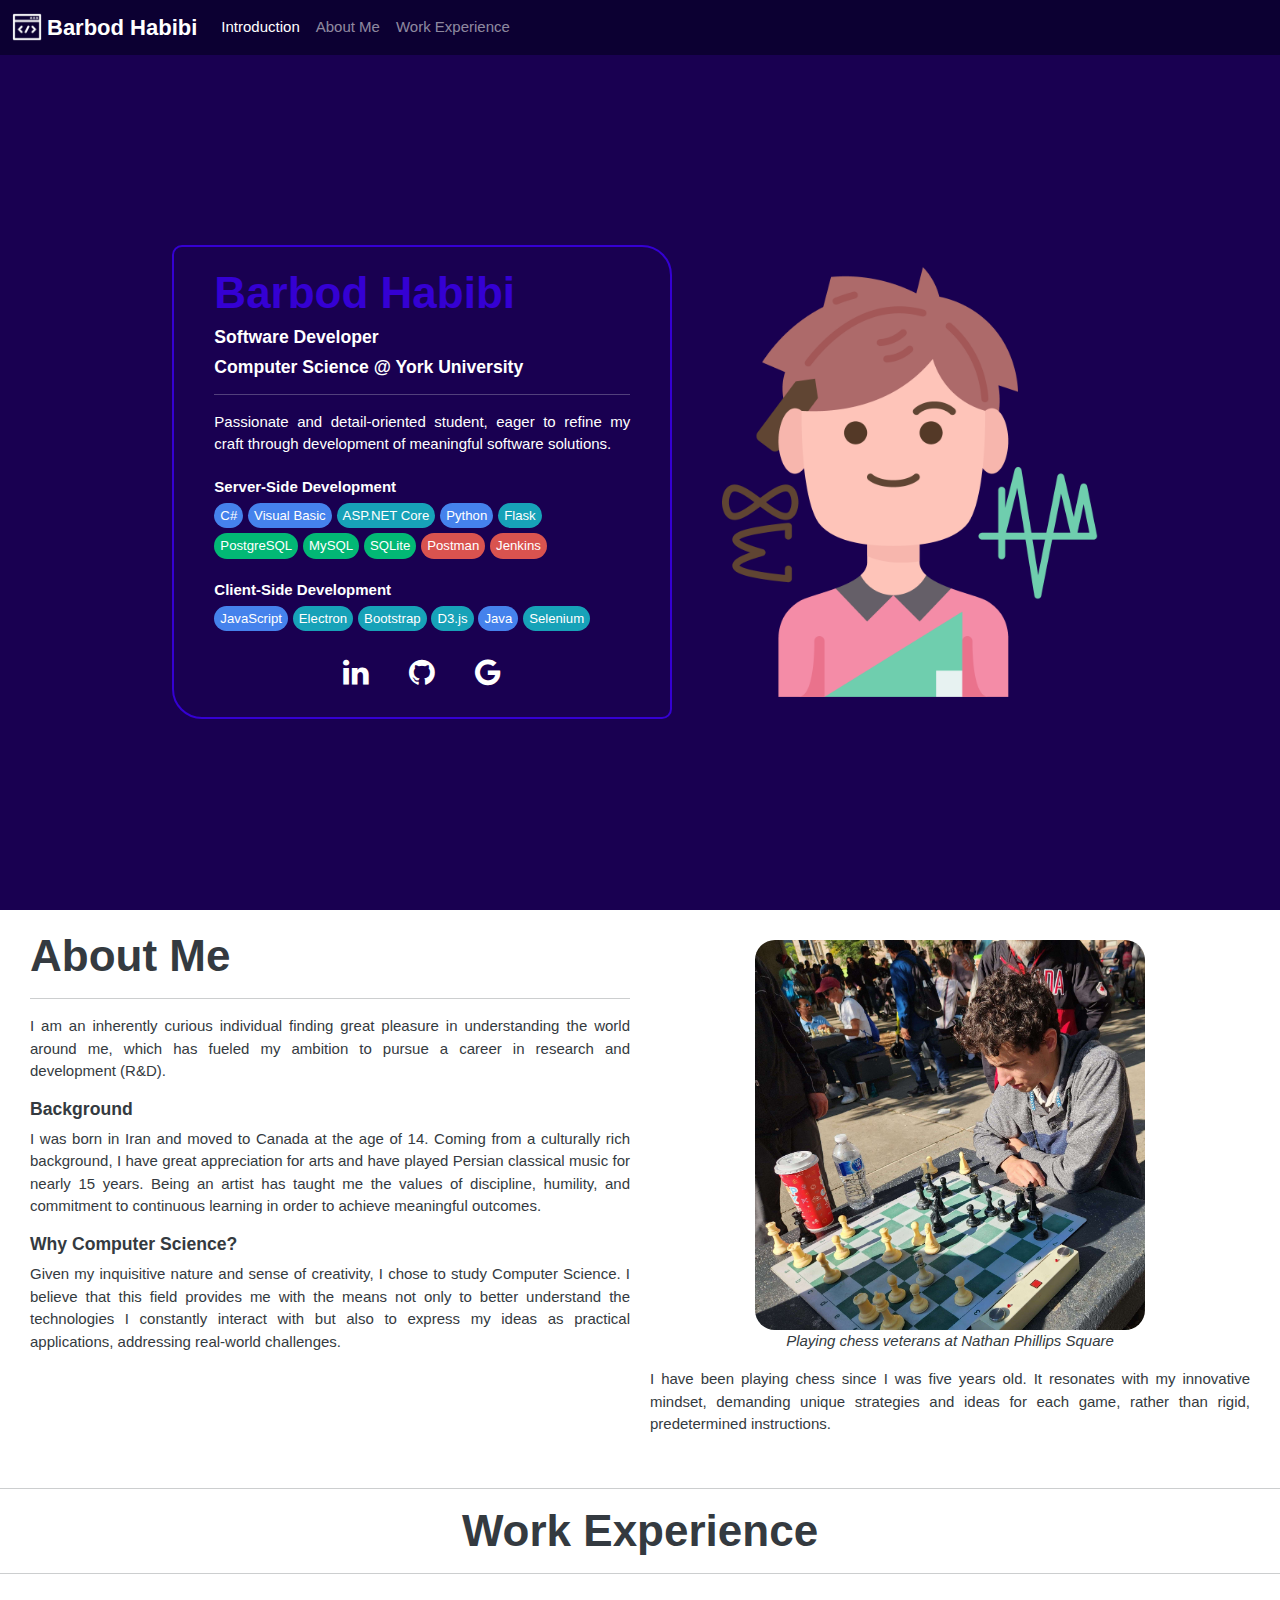
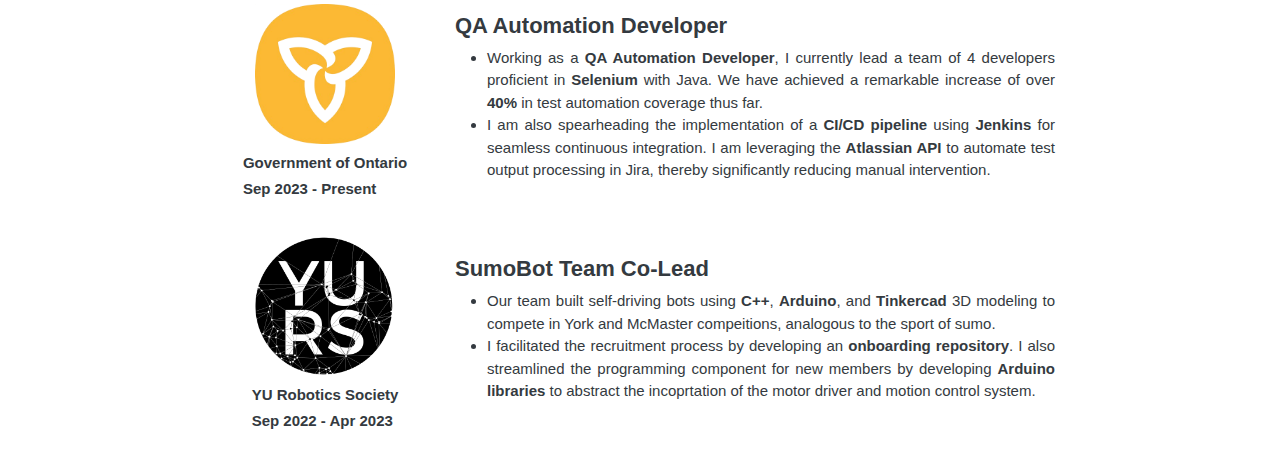
==== index.html @ 412798d6 "Organized & separated CSS styles into multiple sheets" ====
<!DOCTYPE html>
<html lang="en">
<head>
  <!-- Metadata -->
  <meta charset="UTF-8">
  <meta name="viewport" content="width=device-width, initial-scale=1.0">
  <title>Personal Portfolio</title>

  <!-- CSS resources -->
  <link rel="stylesheet" href="/css/bootstrap.min.css">
  <link rel="stylesheet" href="https://cdnjs.cloudflare.com/ajax/libs/font-awesome/4.7.0/css/font-awesome.min.css">
  <link rel="stylesheet" href="/css/styles.css">
  <link rel="stylesheet" href="/css/intro.css">
  <link rel="stylesheet" href="/css/about.css">
  <link rel="stylesheet" href="/css/experience.css">

  <!-- JavaScript resources -->
  <script defer src="/js/script.js"></script>
  <script defer src="/js/components.js"></script>
</head>
<body>
  <nav class="navbar navbar-expand-lg bg-primary" data-bs-theme="dark" id="custom-navbar">
    <div class="container-fluid">
      <div class="navbar-container-logo">
        <img src="/res/navbar.png" style="height: 30px;">
        <strong><a class="navbar-brand" href="#">Barbod Habibi</a></strong>
      </div>
      <button class="navbar-toggler" type="button" data-bs-toggle="collapse" data-bs-target="#navbarColor01" aria-controls="navbarColor01" aria-expanded="false" aria-label="Toggle navigation">
        <span class="navbar-toggler-icon"></span>
      </button>
      <div class="collapse navbar-collapse" id="navbarColor01">
        <ul class="navbar-nav me-auto">
          <li class="nav-item">
            <a class="nav-link active" href="#section-intro">Introduction</a>
          </li>
          <li class="nav-item">
            <a class="nav-link" href="#section-about">About Me</a>
          </li>
          <li class="nav-item">
            <a class="nav-link" href="#section-experience">Work Experience</a>
          </li>
        </ul>
      </div>
    </div>
  </nav>

  <div class="intro-container" id="section-intro">
    <div class="intro-container-col">
      <h1>Barbod Habibi</h1>
      <h6>Software Developer</h6>
      <h6>Computer Science @ York University</h6>
      <hr>
      <p>
        Passionate and detail-oriented student, eager to refine my craft through development of meaningful software solutions.
        <div class="container-skills">
          <p><strong>Server-Side Development</strong></p>
          <span class="badge rounded-pill bg-primary">C#</span>
          <span class="badge rounded-pill bg-primary">Visual Basic</span>
          <span class="badge rounded-pill bg-info">ASP.NET Core</span>
          <span class="badge rounded-pill bg-primary">Python</span>
          <span class="badge rounded-pill bg-info">Flask</span>
          <br>
          <span class="badge rounded-pill bg-success">PostgreSQL</span>
          <span class="badge rounded-pill bg-success">MySQL</span>
          <span class="badge rounded-pill bg-success">SQLite</span>
          <span class="badge rounded-pill bg-danger">Postman</span>
          <span class="badge rounded-pill bg-danger">Jenkins</span>
        </div>
        <div class="container-skills">
          <p><strong>Client-Side Development</strong></p>
          <span class="badge rounded-pill bg-primary">JavaScript</span>
          <span class="badge rounded-pill bg-info">Electron</span>
          <span class="badge rounded-pill bg-info">Bootstrap</span>
          <span class="badge rounded-pill bg-info">D3.js</span>
          <span class="badge rounded-pill bg-primary">Java</span>
          <span class="badge rounded-pill bg-info">Selenium</span>
        </div>
      </p>

      <div class="container-links">
        <a href="https://www.linkedin.com/in/barbodhabibi/" class="fa fa-linkedin"></a>
        <a href="https://github.com/BarbodH" class="fa fa-github"></a>
        <a href="mailto:habibi.k.barbod@gmail.com" class="fa fa-google"></a>
      </div>
    </div>
    <div class="intro-container-col-image">
      <img src="/res/intro.png">
    </div>
  </div>

  <div class="container-f2" id="section-about">
    <div class="container-f2-col">
      <h1>About Me</h1>
      <hr>

      <p>
        I am an inherently curious individual finding great pleasure in understanding the world around me, which has fueled my ambition to pursue a career in research and development (R&D).
      </p>

      <h6>Background</h6>
      <p>
        I was born in Iran and moved to Canada at the age of 14. Coming from a culturally rich background, I have great appreciation for arts and have played Persian classical music for nearly 15 years. Being an artist has taught me the values of discipline, humility, and commitment to continuous learning in order to achieve meaningful outcomes.
      </p>

      <h6>Why Computer Science?</h6>
      <p>
        Given my inquisitive nature and sense of creativity, I chose to study Computer Science. I believe that this field provides me with the means not only to better understand the technologies I constantly interact with but also to express my ideas as practical applications, addressing real-world challenges.
      </p>
    </div>
    <div class="container-f2-col">
      <div class="container-about-image">
        <img src="/res/chess.jpeg">
        <p>
          <em>Playing chess veterans at Nathan Phillips Square</em>
        </p>
      </div>
      
      <p>
        I have been playing chess since I was five years old. It resonates with my innovative mindset, demanding unique strategies and ideas for each game, rather than rigid, predetermined instructions.
      </p>
    </div>
  </div>

  <div id="section-experience">
    <hr>
    <h1 style="text-align: center;">Work Experience</h1>
    <hr>
      <div class="container-experience">
        <div class="container-experience-col-logo">
          <img src="/res/mccss.png">
          <div>
            <h6>Government of Ontario</h6>
            <h6>Sep 2023 - Present</h6>
          </div>
        </div>
        <div>
          <h5>QA Automation Developer</h5>
          <ul>
            <li>
              Working as a <strong>QA Automation Developer</strong>, I currently lead a team of 4 developers proficient in <strong>Selenium</strong> with Java. We have achieved a remarkable increase of over <strong>40%</strong> in test automation coverage thus far.
            </li>
            <li>
              I am also spearheading the implementation of a <strong>CI/CD pipeline</strong> using <strong>Jenkins</strong> for seamless continuous integration. I am leveraging the <strong>Atlassian API</strong> to automate test output processing in Jira, thereby significantly reducing manual intervention.
            </li>
          </ul>
        </div>
      </div>

      <div class="container-experience">
        <div class="container-experience-col-logo">
          <img src="/res/yurs.png">
          <div>
            <h6>YU Robotics Society</h6>
            <h6>Sep 2022 - Apr 2023</h6>
          </div>
        </div>
        <div>
          <h5>SumoBot Team Co-Lead</h5>
          <ul>
            <li>
              Our team built self-driving bots using <strong>C++</strong>, <strong>Arduino</strong>, and <strong>Tinkercad</strong> 3D modeling to compete in York and McMaster compeitions, analogous to the sport of sumo.
            </li>
            <li>
              I facilitated the recruitment process by developing an <strong>onboarding repository</strong>. I also streamlined the programming component for new members by developing <strong>Arduino libraries</strong> to abstract the incoprtation of the motor driver and motion control system.
            </li>
          </ul>
        </div>
      </div>
    </div>
  </div>
</body>
</html>
---- css/styles.css ----
:root {
  --color-main-1: #0C0032;
  --color-main-2: #190051;
  --color-main-3: #705ab3;
  --color-main-4: #3500D3;
  --color-main-5: #7b3b3b;
  --default-padding: 20px;
  --default-flex-gap: 20px;
}

p,
li {
  font-family: Lucida Sans, Helvetica, Arial, sans-serif;
  font-size: 15px;
  text-align: justify;
}

.navbar {
  background-color: var(--color-main-1) !important;
}

.navbar-container-logo {
  display: flex;
  gap: 5px;
  align-items: center;
  justify-content: center;
}

.container-f1 {
  display: flex;
  flex-direction: column;
  justify-content: center;
  height: fit-content;
  /* gap: var(--default-flex-gap); */
  padding: var(--default-padding);
}

.container-f2 {
  display: flex;
  justify-content: center;
  height: fit-content;
  gap: var(--default-flex-gap);
  padding: var(--default-padding);
}

.container-f2-col {
  width: 600px;
}

.container-skills {
  margin-top: 20px;
}

.container-skills p {
  margin-bottom: 0px;
}

.container-skills span {
  padding: 6px;
  margin-top: 5px;
}

.container-links {
  display: flex;
  align-items: center;
  justify-content: center;
  padding: 10px;
  gap: 40px;
}

.fa {
  color: white;
  font-size: 30px !important;
  text-align: center;
  text-decoration: none;
}
---- css/intro.css ----
.intro-container {
  display: flex;
  align-items: center;
  justify-content: center;
  background-color: var(--color-main-2);
  height: 95vh;
}

.intro-container-col {
  width: 500px;
  padding: 20px 40px 20px 40px;
  margin: 20px;
  color: white;
  border: 2px solid var(--color-main-4);
  border-radius: 10px 30px;
}

.intro-container-col h1 {
  color: var(--color-main-4);
}

.intro-container-col-image {
  height: 450px;
  padding: 10px;
  margin: 20px;
  display: flex;
  justify-content: center;
}

.intro-container img {
  height: 100%;
}
---- css/about.css ----
.container-about-image,
.container-about-image p {
  text-align: center;
}

.container-about-image img {
  text-align: cetner;
  width: 65%;
  border-radius: 20px;
  margin-top: 10px;
}
---- css/experience.css ----
.container-experience {
  display: grid;
  grid-template-columns: 200px 600px;
  justify-content: center;
  align-items: center;
  gap: 30px;
  margin-top: 30px;
  margin-bottom: 30px;
}

.container-experience-col-logo {
  display: flex;
  flex-direction: column;
  justify-content: center;
  align-items: center;
  width: 200px;
  gap: 10px;
}

.container-experience-col-logo h6 {
  font-size: 15px;
}

.container-experience-col-logo img {
  width: 70%;
}
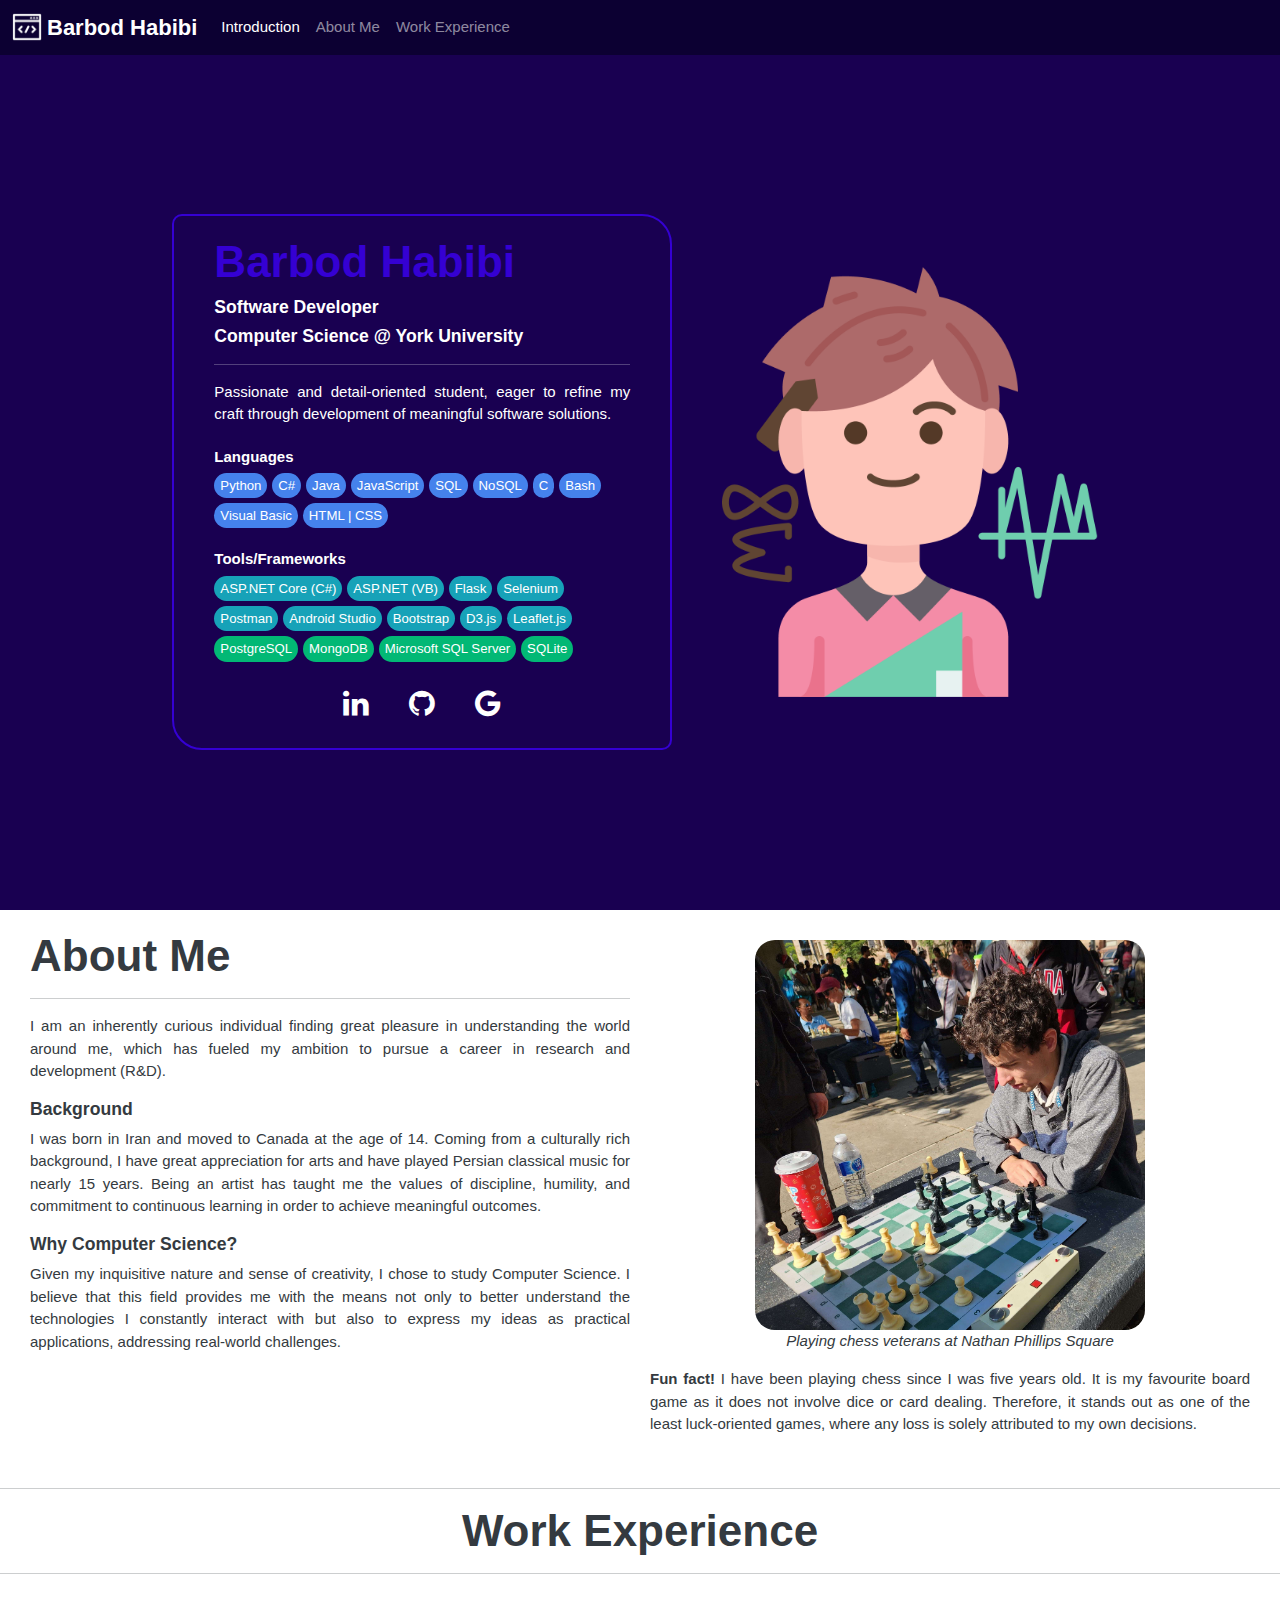
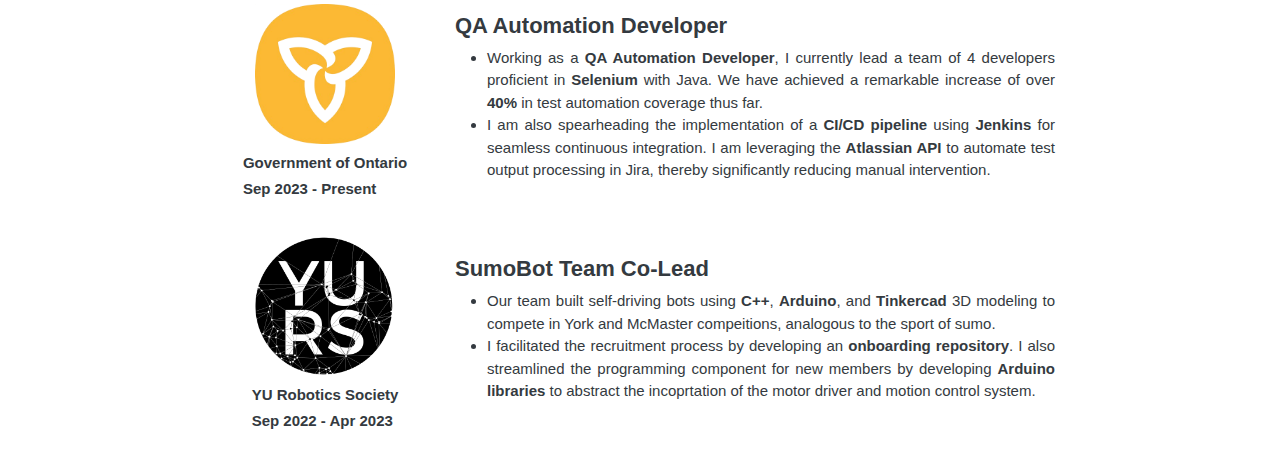
==== commit 6558eb84: "Restructured skills and updated 'about me' section" ====
--- a/index.html
+++ b/index.html
@@ -53,27 +53,34 @@
       <p>
         Passionate and detail-oriented student, eager to refine my craft through development of meaningful software solutions.
         <div class="container-skills">
-          <p><strong>Server-Side Development</strong></p>
+          <p><strong>Languages</strong></p>
+          <span class="badge rounded-pill bg-primary">Python</span>
           <span class="badge rounded-pill bg-primary">C#</span>
+          <span class="badge rounded-pill bg-primary">Java</span>
+          <span class="badge rounded-pill bg-primary">JavaScript</span>
+          <span class="badge rounded-pill bg-primary">SQL</span>
+          <span class="badge rounded-pill bg-primary">NoSQL</span>
+          <span class="badge rounded-pill bg-primary">C</span>
+          <span class="badge rounded-pill bg-primary">Bash</span>
           <span class="badge rounded-pill bg-primary">Visual Basic</span>
-          <span class="badge rounded-pill bg-info">ASP.NET Core</span>
-          <span class="badge rounded-pill bg-primary">Python</span>
+          <span class="badge rounded-pill bg-primary">HTML | CSS</span>
+        </div>
+        <div class="container-skills">
+          <p><strong>Tools/Frameworks</strong></p>
+          <span class="badge rounded-pill bg-info">ASP.NET Core (C#)</span>
+          <span class="badge rounded-pill bg-info">ASP.NET (VB)</span>
           <span class="badge rounded-pill bg-info">Flask</span>
+          <span class="badge rounded-pill bg-info">Selenium</span>
+          <span class="badge rounded-pill bg-info">Postman</span>
+          <span class="badge rounded-pill bg-info">Android Studio</span>
+          <span class="badge rounded-pill bg-info">Bootstrap</span>
+          <span class="badge rounded-pill bg-info">D3.js</span>
+          <span class="badge rounded-pill bg-info">Leaflet.js</span>
           <br>
           <span class="badge rounded-pill bg-success">PostgreSQL</span>
-          <span class="badge rounded-pill bg-success">MySQL</span>
+          <span class="badge rounded-pill bg-success">MongoDB</span>
+          <span class="badge rounded-pill bg-success">Microsoft SQL Server</span>
           <span class="badge rounded-pill bg-success">SQLite</span>
-          <span class="badge rounded-pill bg-danger">Postman</span>
-          <span class="badge rounded-pill bg-danger">Jenkins</span>
-        </div>
-        <div class="container-skills">
-          <p><strong>Client-Side Development</strong></p>
-          <span class="badge rounded-pill bg-primary">JavaScript</span>
-          <span class="badge rounded-pill bg-info">Electron</span>
-          <span class="badge rounded-pill bg-info">Bootstrap</span>
-          <span class="badge rounded-pill bg-info">D3.js</span>
-          <span class="badge rounded-pill bg-primary">Java</span>
-          <span class="badge rounded-pill bg-info">Selenium</span>
         </div>
       </p>
 
@@ -116,7 +123,7 @@
       </div>
       
       <p>
-        I have been playing chess since I was five years old. It resonates with my innovative mindset, demanding unique strategies and ideas for each game, rather than rigid, predetermined instructions.
+        <strong>Fun fact!</strong> I have been playing chess since I was five years old. It is my favourite board game as it does not involve dice or card dealing. Therefore, it stands out as one of the least luck-oriented games, where any loss is solely attributed to my own decisions.
       </p>
     </div>
   </div>
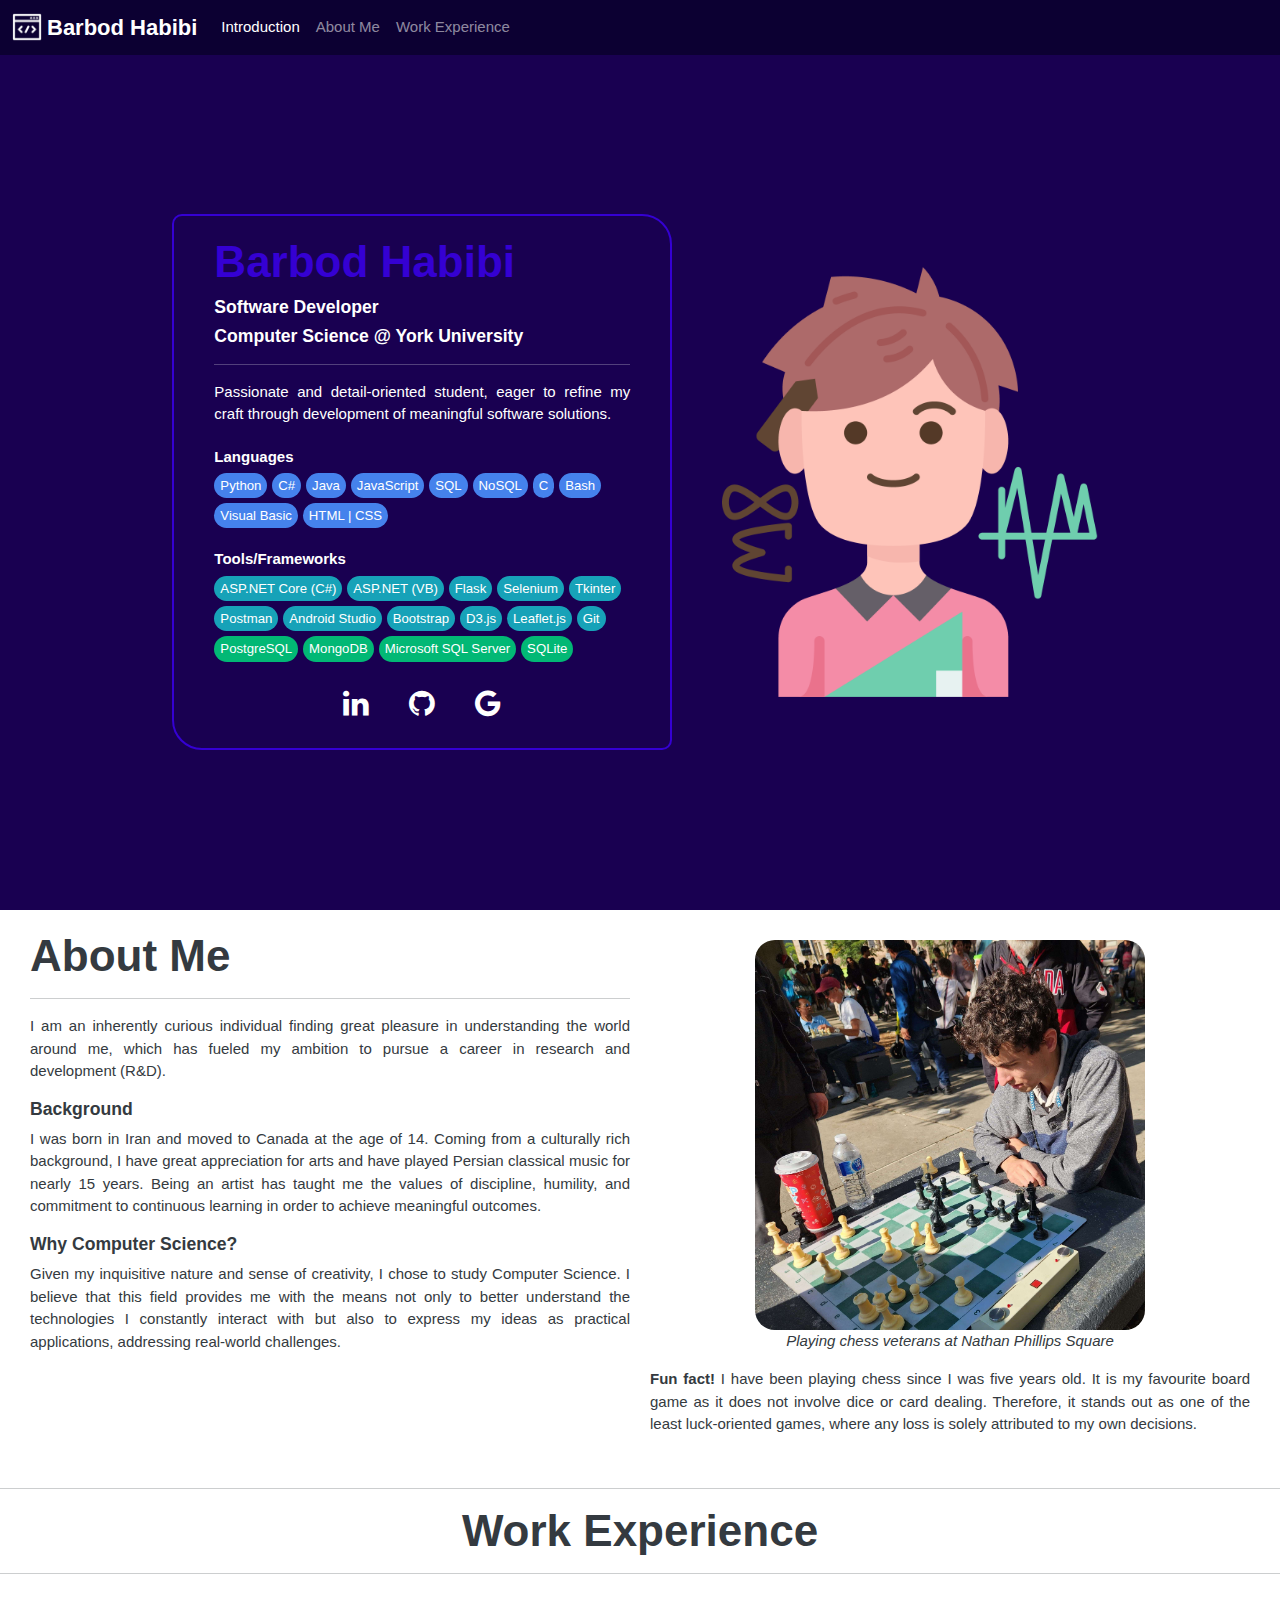
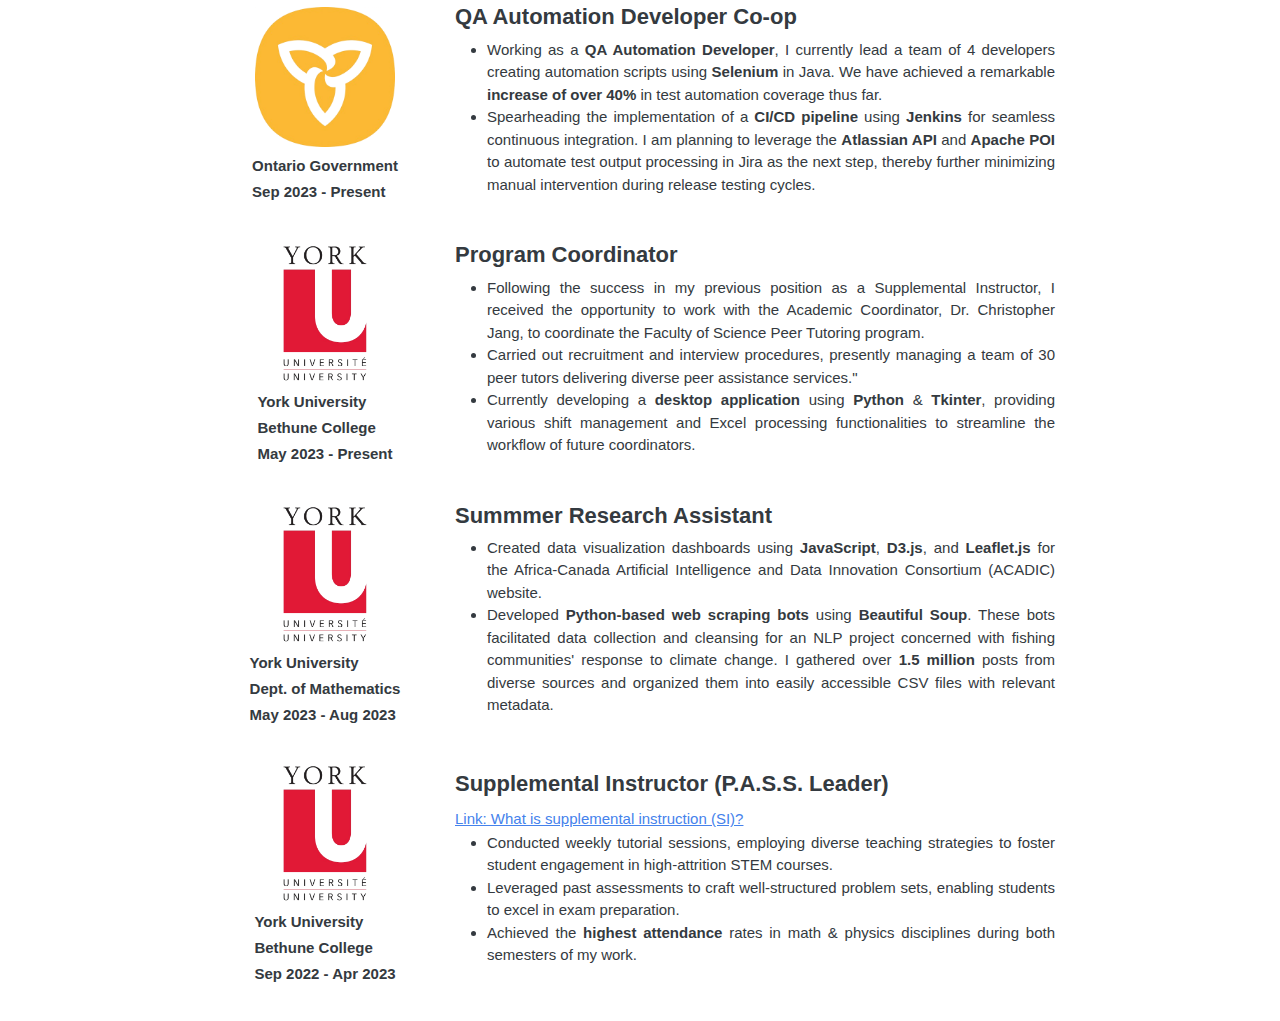
==== commit 7301e9f8: "Updated the work experience section" ====
--- a/index.html
+++ b/index.html
@@ -71,12 +71,13 @@
           <span class="badge rounded-pill bg-info">ASP.NET (VB)</span>
           <span class="badge rounded-pill bg-info">Flask</span>
           <span class="badge rounded-pill bg-info">Selenium</span>
+          <span class="badge rounded-pill bg-info">Tkinter</span>
           <span class="badge rounded-pill bg-info">Postman</span>
           <span class="badge rounded-pill bg-info">Android Studio</span>
           <span class="badge rounded-pill bg-info">Bootstrap</span>
           <span class="badge rounded-pill bg-info">D3.js</span>
           <span class="badge rounded-pill bg-info">Leaflet.js</span>
-          <br>
+          <span class="badge rounded-pill bg-info">Git</span>
           <span class="badge rounded-pill bg-success">PostgreSQL</span>
           <span class="badge rounded-pill bg-success">MongoDB</span>
           <span class="badge rounded-pill bg-success">Microsoft SQL Server</span>
@@ -136,24 +137,97 @@
         <div class="container-experience-col-logo">
           <img src="/res/mccss.png">
           <div>
-            <h6>Government of Ontario</h6>
+            <h6>Ontario Government</h6>
             <h6>Sep 2023 - Present</h6>
           </div>
         </div>
         <div>
-          <h5>QA Automation Developer</h5>
-          <ul>
-            <li>
-              Working as a <strong>QA Automation Developer</strong>, I currently lead a team of 4 developers proficient in <strong>Selenium</strong> with Java. We have achieved a remarkable increase of over <strong>40%</strong> in test automation coverage thus far.
-            </li>
-            <li>
-              I am also spearheading the implementation of a <strong>CI/CD pipeline</strong> using <strong>Jenkins</strong> for seamless continuous integration. I am leveraging the <strong>Atlassian API</strong> to automate test output processing in Jira, thereby significantly reducing manual intervention.
-            </li>
-          </ul>
-        </div>
-      </div>
-
-      <div class="container-experience">
+          <h5>QA Automation Developer Co-op</h5>
+          <ul>
+            <li>
+              Working as a <strong>QA Automation Developer</strong>, I currently lead a team of 4 developers creating automation scripts using <strong>Selenium</strong> in Java. We have achieved a remarkable <strong>increase of over 40%</strong> in test automation coverage thus far.
+            </li>
+            <li>
+              Spearheading the implementation of a <strong>CI/CD pipeline</strong> using <strong>Jenkins</strong> for seamless continuous integration. I am planning to leverage the <strong>Atlassian API</strong> and <strong>Apache POI</strong> to automate test output processing in Jira as the next step, thereby further minimizing manual intervention during release testing cycles.
+            </li>
+          </ul>
+        </div>
+      </div>
+
+      <div class="container-experience">
+        <div class="container-experience-col-logo">
+          <img src="/res/yorku.png">
+          <div>
+            <h6>York University</h6>
+            <h6>Bethune College</h6>
+            <h6>May 2023 - Present</h6>
+          </div>
+        </div>
+        <div>
+          <h5>Program Coordinator</h5>
+          <ul>
+            <li>
+              Following the success in my previous position as a Supplemental Instructor, I received the opportunity to work with the Academic Coordinator, Dr. Christopher Jang, to coordinate the Faculty of Science Peer Tutoring program.
+            </li>
+            <li>
+              Carried out recruitment and interview procedures, presently managing a team of 30 peer tutors delivering diverse peer assistance services."
+            </li>
+            <li>
+              Currently developing a <strong>desktop application</strong> using <strong>Python</strong> & <strong>Tkinter</strong>, providing various shift management and Excel processing functionalities to streamline the workflow of future coordinators.
+            </li>
+          </ul>
+        </div>
+      </div>
+
+      <div class="container-experience">
+        <div class="container-experience-col-logo">
+          <img src="/res/yorku.png">
+          <div>
+            <h6>York University</h6>
+            <h6>Dept. of Mathematics</h6>
+            <h6>May 2023 - Aug 2023</h6>
+          </div>
+        </div>
+        <div>
+          <h5>Summmer Research Assistant</h5>
+          <ul>
+            <li>
+              Created data visualization dashboards using <strong>JavaScript</strong>, <strong>D3.js</strong>, and <strong>Leaflet.js</strong> for the Africa-Canada Artificial Intelligence and Data Innovation Consortium (ACADIC) website.
+            </li>
+            <li>
+              Developed <strong>Python-based web scraping bots</strong> using <strong>Beautiful Soup</strong>. These bots facilitated data collection and cleansing for an NLP project concerned with fishing communities' response to climate change. I gathered over <strong>1.5 million</strong> posts from diverse sources and organized them into easily accessible CSV files with relevant metadata.
+            </li>
+          </ul>
+        </div>
+      </div>
+      
+      <div class="container-experience">
+        <div class="container-experience-col-logo">
+          <img src="/res/yorku.png">
+          <div>
+            <h6>York University</h6>
+            <h6>Bethune College</h6>
+            <h6>Sep 2022 - Apr 2023</h6>
+          </div>
+        </div>
+        <div>
+          <h5>Supplemental Instructor (P.A.S.S. Leader)</h5>
+          <a href="https://en.wikipedia.org/wiki/Supplemental_instruction">Link: What is supplemental instruction (SI)?</a>
+          <ul>
+            <li>
+              Conducted weekly tutorial sessions, employing diverse teaching strategies to foster student engagement in high-attrition STEM courses.
+            </li>
+            <li>
+              Leveraged past assessments to craft well-structured problem sets, enabling students to excel in exam preparation.
+            </li>
+            <li>
+              Achieved the <strong>highest attendance</strong> rates in math & physics disciplines during both semesters of my work.
+            </li>
+          </ul>
+        </div>
+      </div>
+
+      <!-- <div class="container-experience">
         <div class="container-experience-col-logo">
           <img src="/res/yurs.png">
           <div>
@@ -172,7 +246,7 @@
             </li>
           </ul>
         </div>
-      </div>
+      </div> -->
     </div>
   </div>
 </body>
--- a/css/experience.css
+++ b/css/experience.css
@@ -24,3 +24,9 @@
 .container-experience-col-logo img {
   width: 70%;
 }
+
+#section-experience a {
+  font-family: Lucida Sans, Helvetica, Arial, sans-serif;
+  font-size: 15px;
+  text-align: justify;
+}
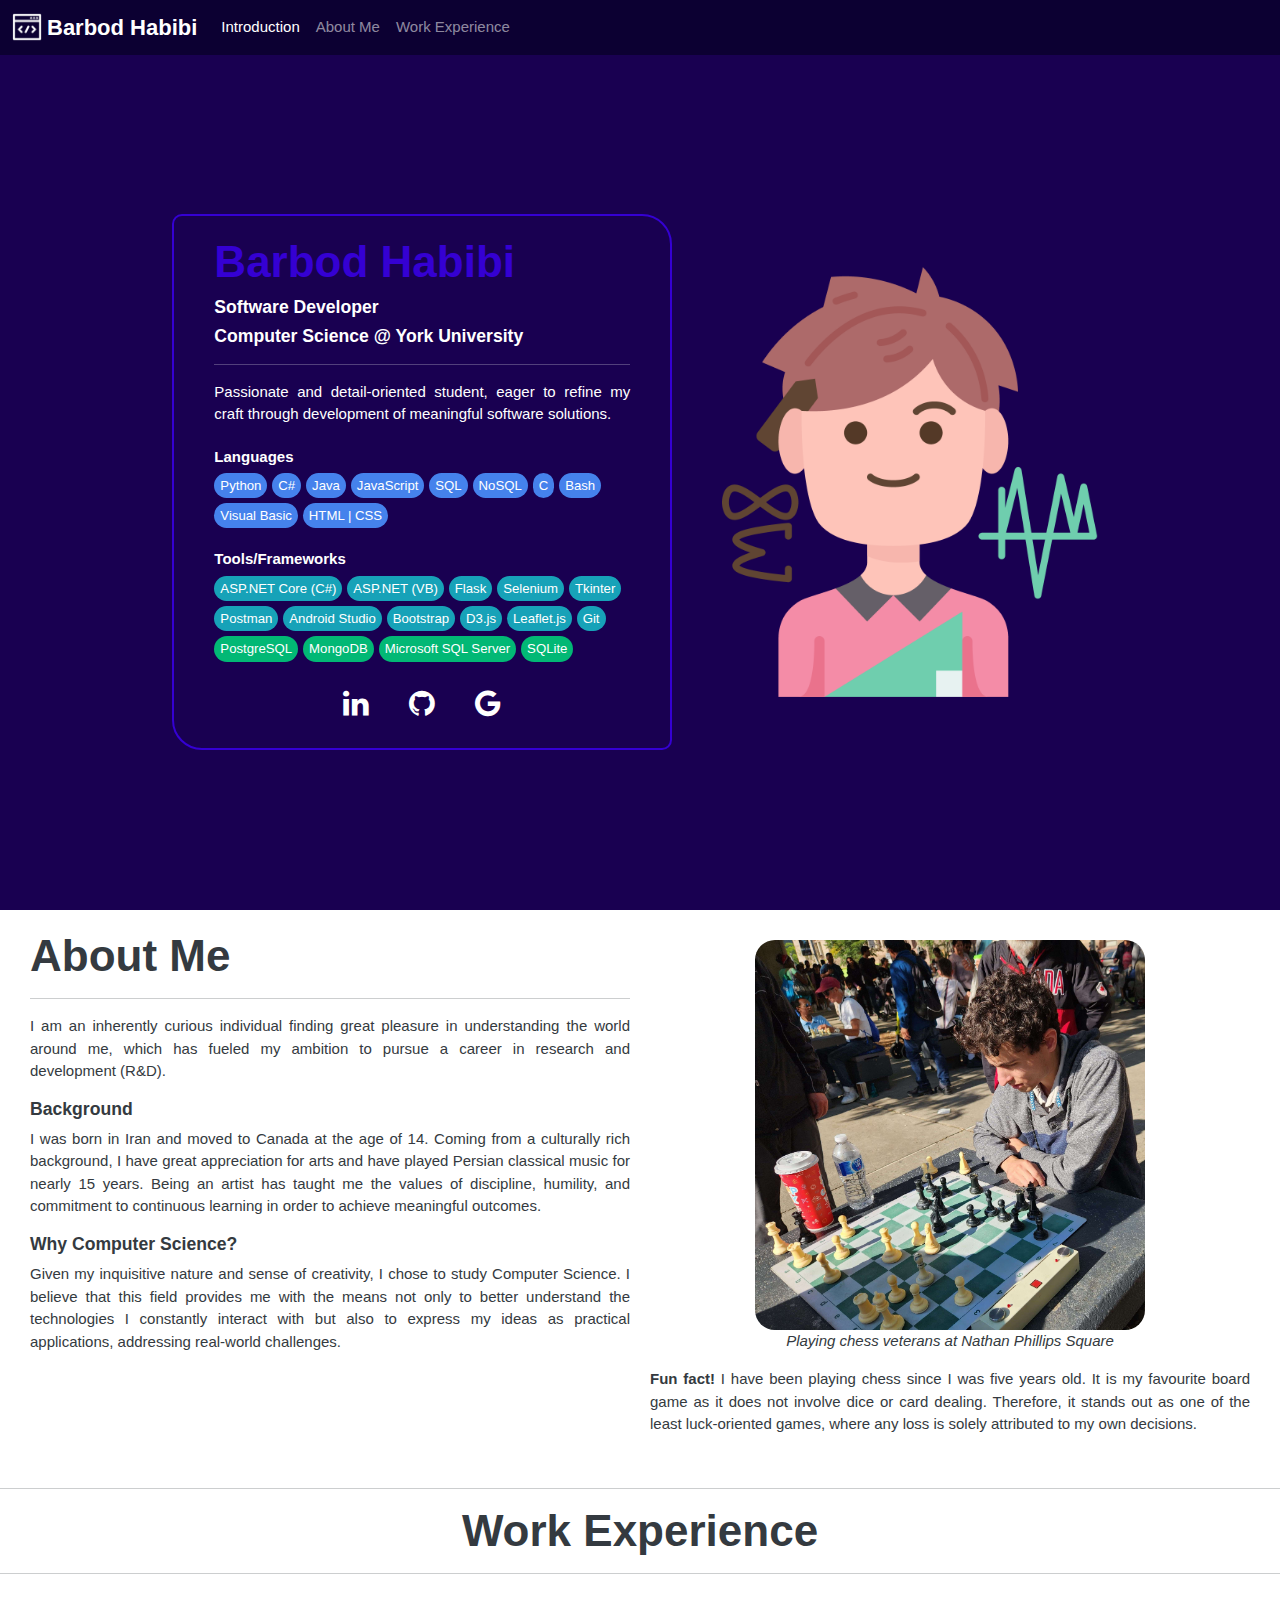
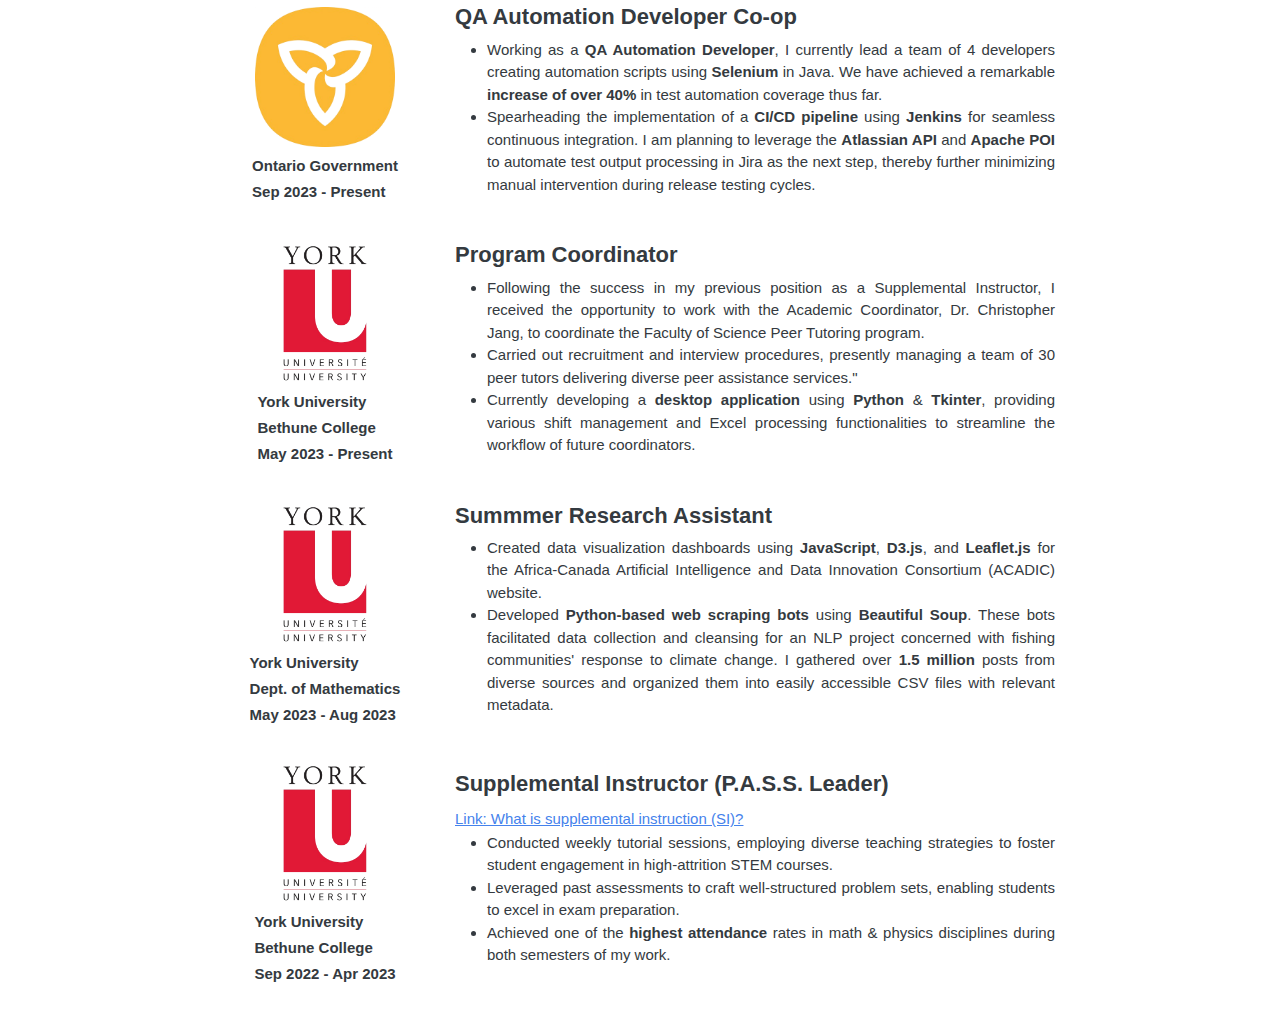
==== commit 515c6fdb: "Minor adjustment to experience item" ====
--- a/index.html
+++ b/index.html
@@ -221,7 +221,7 @@
               Leveraged past assessments to craft well-structured problem sets, enabling students to excel in exam preparation.
             </li>
             <li>
-              Achieved the <strong>highest attendance</strong> rates in math & physics disciplines during both semesters of my work.
+              Achieved one of the <strong>highest attendance</strong> rates in math & physics disciplines during both semesters of my work.
             </li>
           </ul>
         </div>
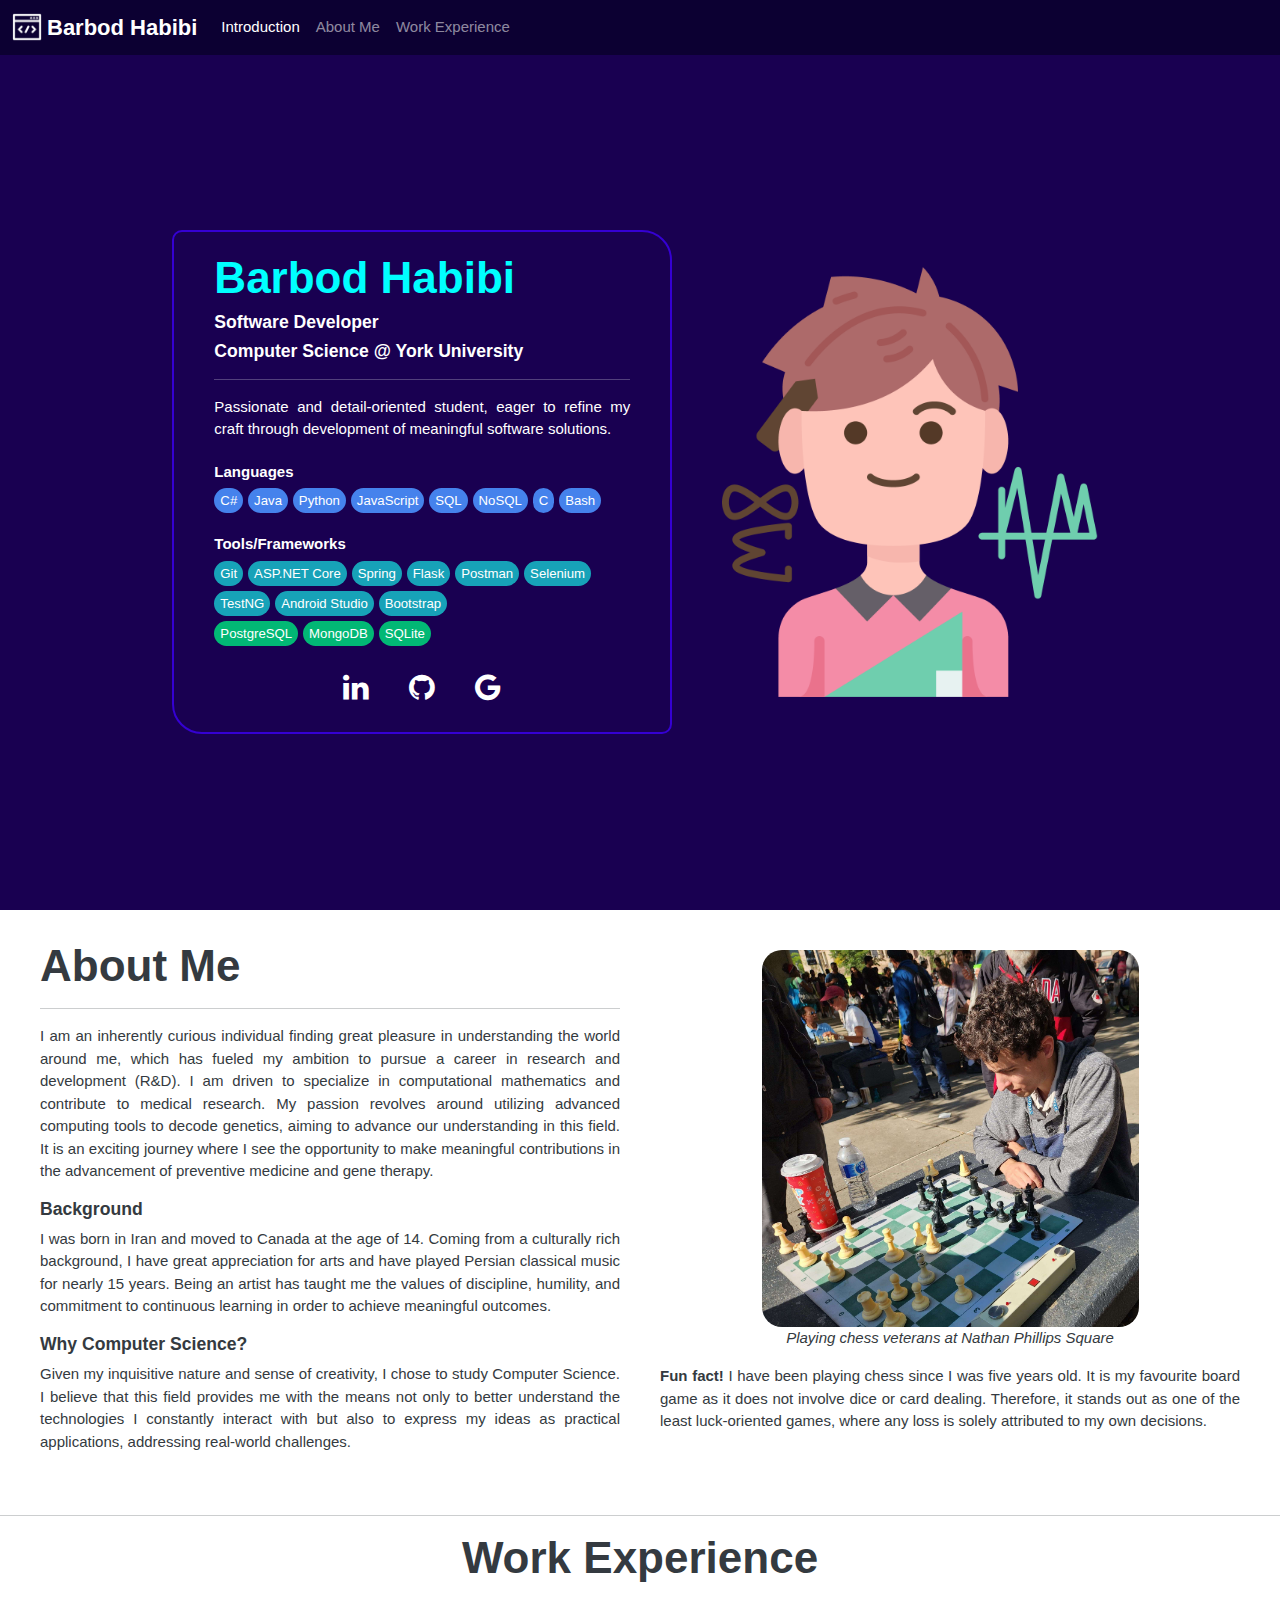
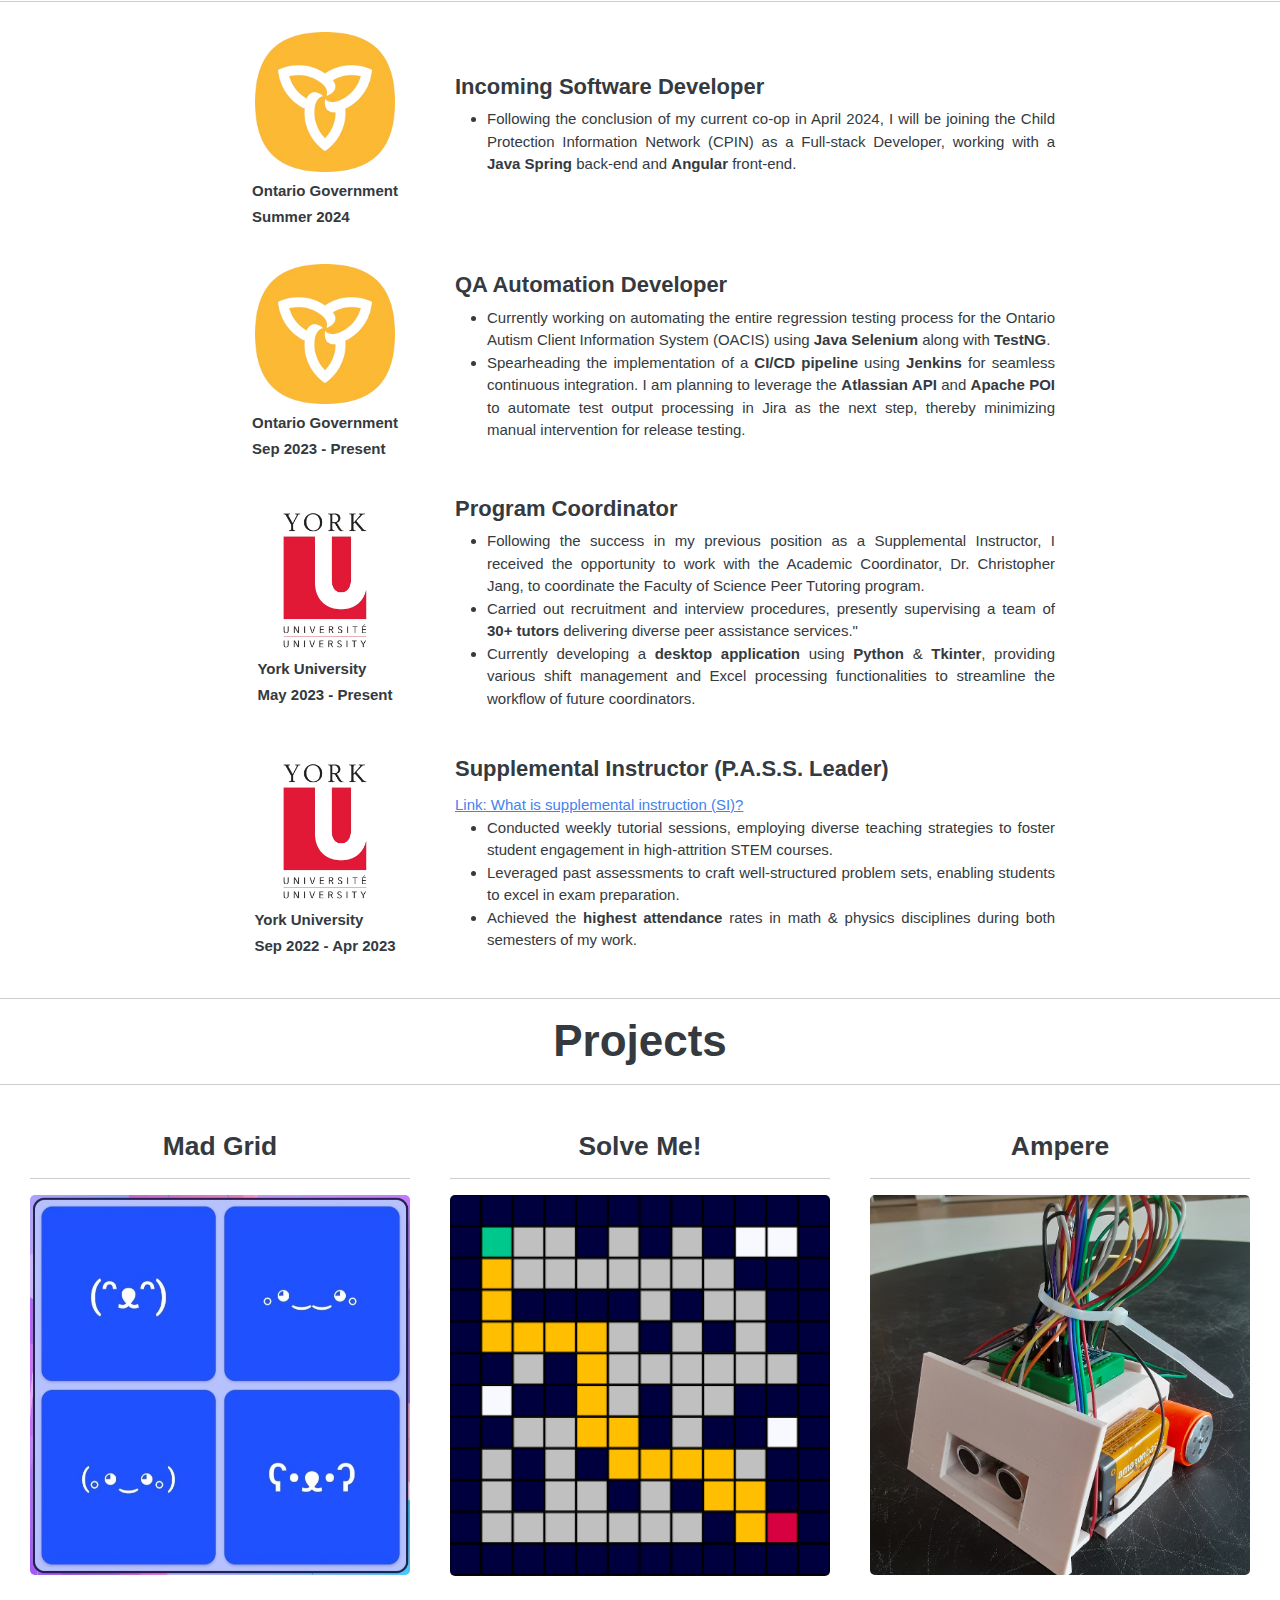
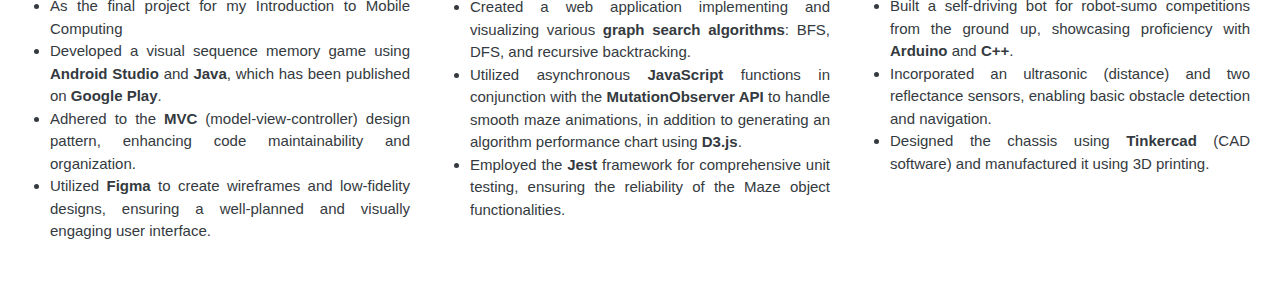
==== commit 4f7cf51e: "Added projects section + general update all throughout" ====
--- a/index.html
+++ b/index.html
@@ -13,6 +13,7 @@
   <link rel="stylesheet" href="/css/intro.css">
   <link rel="stylesheet" href="/css/about.css">
   <link rel="stylesheet" href="/css/experience.css">
+  <link rel="stylesheet" href="/css/projects.css">
 
   <!-- JavaScript resources -->
   <script defer src="/js/script.js"></script>
@@ -54,33 +55,29 @@
         Passionate and detail-oriented student, eager to refine my craft through development of meaningful software solutions.
         <div class="container-skills">
           <p><strong>Languages</strong></p>
-          <span class="badge rounded-pill bg-primary">Python</span>
           <span class="badge rounded-pill bg-primary">C#</span>
           <span class="badge rounded-pill bg-primary">Java</span>
+          <span class="badge rounded-pill bg-primary">Python</span>
           <span class="badge rounded-pill bg-primary">JavaScript</span>
           <span class="badge rounded-pill bg-primary">SQL</span>
           <span class="badge rounded-pill bg-primary">NoSQL</span>
           <span class="badge rounded-pill bg-primary">C</span>
           <span class="badge rounded-pill bg-primary">Bash</span>
-          <span class="badge rounded-pill bg-primary">Visual Basic</span>
-          <span class="badge rounded-pill bg-primary">HTML | CSS</span>
         </div>
         <div class="container-skills">
           <p><strong>Tools/Frameworks</strong></p>
-          <span class="badge rounded-pill bg-info">ASP.NET Core (C#)</span>
-          <span class="badge rounded-pill bg-info">ASP.NET (VB)</span>
+          <span class="badge rounded-pill bg-info">Git</span>
+          <span class="badge rounded-pill bg-info">ASP.NET Core</span>   
+          <span class="badge rounded-pill bg-info">Spring</span>       
           <span class="badge rounded-pill bg-info">Flask</span>
+          <span class="badge rounded-pill bg-info">Postman</span>
           <span class="badge rounded-pill bg-info">Selenium</span>
-          <span class="badge rounded-pill bg-info">Tkinter</span>
-          <span class="badge rounded-pill bg-info">Postman</span>
+          <span class="badge rounded-pill bg-info">TestNG</span>
           <span class="badge rounded-pill bg-info">Android Studio</span>
           <span class="badge rounded-pill bg-info">Bootstrap</span>
-          <span class="badge rounded-pill bg-info">D3.js</span>
-          <span class="badge rounded-pill bg-info">Leaflet.js</span>
-          <span class="badge rounded-pill bg-info">Git</span>
+          <br>
           <span class="badge rounded-pill bg-success">PostgreSQL</span>
           <span class="badge rounded-pill bg-success">MongoDB</span>
-          <span class="badge rounded-pill bg-success">Microsoft SQL Server</span>
           <span class="badge rounded-pill bg-success">SQLite</span>
         </div>
       </p>
@@ -102,7 +99,7 @@
       <hr>
 
       <p>
-        I am an inherently curious individual finding great pleasure in understanding the world around me, which has fueled my ambition to pursue a career in research and development (R&D).
+        I am an inherently curious individual finding great pleasure in understanding the world around me, which has fueled my ambition to pursue a career in research and development (R&D). I am driven to specialize in computational mathematics and contribute to medical research. My passion revolves around utilizing advanced computing tools to decode genetics, aiming to advance our understanding in this field. It is an exciting journey where I see the opportunity to make meaningful contributions in the advancement of preventive medicine and gene therapy.
       </p>
 
       <h6>Background</h6>
@@ -131,122 +128,141 @@
 
   <div id="section-experience">
     <hr>
-    <h1 style="text-align: center;">Work Experience</h1>
-    <hr>
-      <div class="container-experience">
-        <div class="container-experience-col-logo">
-          <img src="/res/mccss.png">
-          <div>
-            <h6>Ontario Government</h6>
-            <h6>Sep 2023 - Present</h6>
-          </div>
-        </div>
-        <div>
-          <h5>QA Automation Developer Co-op</h5>
-          <ul>
-            <li>
-              Working as a <strong>QA Automation Developer</strong>, I currently lead a team of 4 developers creating automation scripts using <strong>Selenium</strong> in Java. We have achieved a remarkable <strong>increase of over 40%</strong> in test automation coverage thus far.
-            </li>
-            <li>
-              Spearheading the implementation of a <strong>CI/CD pipeline</strong> using <strong>Jenkins</strong> for seamless continuous integration. I am planning to leverage the <strong>Atlassian API</strong> and <strong>Apache POI</strong> to automate test output processing in Jira as the next step, thereby further minimizing manual intervention during release testing cycles.
-            </li>
-          </ul>
-        </div>
-      </div>
-
-      <div class="container-experience">
-        <div class="container-experience-col-logo">
-          <img src="/res/yorku.png">
-          <div>
-            <h6>York University</h6>
-            <h6>Bethune College</h6>
-            <h6>May 2023 - Present</h6>
-          </div>
-        </div>
-        <div>
-          <h5>Program Coordinator</h5>
-          <ul>
-            <li>
-              Following the success in my previous position as a Supplemental Instructor, I received the opportunity to work with the Academic Coordinator, Dr. Christopher Jang, to coordinate the Faculty of Science Peer Tutoring program.
-            </li>
-            <li>
-              Carried out recruitment and interview procedures, presently managing a team of 30 peer tutors delivering diverse peer assistance services."
-            </li>
-            <li>
-              Currently developing a <strong>desktop application</strong> using <strong>Python</strong> & <strong>Tkinter</strong>, providing various shift management and Excel processing functionalities to streamline the workflow of future coordinators.
-            </li>
-          </ul>
-        </div>
-      </div>
-
-      <div class="container-experience">
-        <div class="container-experience-col-logo">
-          <img src="/res/yorku.png">
-          <div>
-            <h6>York University</h6>
-            <h6>Dept. of Mathematics</h6>
-            <h6>May 2023 - Aug 2023</h6>
-          </div>
-        </div>
-        <div>
-          <h5>Summmer Research Assistant</h5>
-          <ul>
-            <li>
-              Created data visualization dashboards using <strong>JavaScript</strong>, <strong>D3.js</strong>, and <strong>Leaflet.js</strong> for the Africa-Canada Artificial Intelligence and Data Innovation Consortium (ACADIC) website.
-            </li>
-            <li>
-              Developed <strong>Python-based web scraping bots</strong> using <strong>Beautiful Soup</strong>. These bots facilitated data collection and cleansing for an NLP project concerned with fishing communities' response to climate change. I gathered over <strong>1.5 million</strong> posts from diverse sources and organized them into easily accessible CSV files with relevant metadata.
-            </li>
-          </ul>
-        </div>
-      </div>
-      
-      <div class="container-experience">
-        <div class="container-experience-col-logo">
-          <img src="/res/yorku.png">
-          <div>
-            <h6>York University</h6>
-            <h6>Bethune College</h6>
-            <h6>Sep 2022 - Apr 2023</h6>
-          </div>
-        </div>
-        <div>
-          <h5>Supplemental Instructor (P.A.S.S. Leader)</h5>
-          <a href="https://en.wikipedia.org/wiki/Supplemental_instruction">Link: What is supplemental instruction (SI)?</a>
-          <ul>
-            <li>
-              Conducted weekly tutorial sessions, employing diverse teaching strategies to foster student engagement in high-attrition STEM courses.
-            </li>
-            <li>
-              Leveraged past assessments to craft well-structured problem sets, enabling students to excel in exam preparation.
-            </li>
-            <li>
-              Achieved one of the <strong>highest attendance</strong> rates in math & physics disciplines during both semesters of my work.
-            </li>
-          </ul>
-        </div>
-      </div>
-
-      <!-- <div class="container-experience">
-        <div class="container-experience-col-logo">
-          <img src="/res/yurs.png">
-          <div>
-            <h6>YU Robotics Society</h6>
-            <h6>Sep 2022 - Apr 2023</h6>
-          </div>
-        </div>
-        <div>
-          <h5>SumoBot Team Co-Lead</h5>
-          <ul>
-            <li>
-              Our team built self-driving bots using <strong>C++</strong>, <strong>Arduino</strong>, and <strong>Tinkercad</strong> 3D modeling to compete in York and McMaster compeitions, analogous to the sport of sumo.
-            </li>
-            <li>
-              I facilitated the recruitment process by developing an <strong>onboarding repository</strong>. I also streamlined the programming component for new members by developing <strong>Arduino libraries</strong> to abstract the incoprtation of the motor driver and motion control system.
-            </li>
-          </ul>
-        </div>
-      </div> -->
+    <h1 class="center-text">Work Experience</h1>
+    <hr>
+    <div class="container-experience">
+      <div class="container-experience-col-logo">
+        <img src="/res/mccss.png">
+        <div>
+          <h6>Ontario Government</h6>
+          <h6>Summer 2024</h6>
+        </div>
+      </div>
+      <div>
+        <h5>Incoming Software Developer</h5>
+        <ul>
+          <li>
+            Following the conclusion of my current co-op in April 2024, I will be joining the Child Protection Information Network (CPIN) as a Full-stack Developer, working with a <strong>Java Spring</strong> back-end and <strong>Angular</strong> front-end.
+          </li>
+        </ul>
+      </div>
+    </div>
+
+    <div class="container-experience">
+      <div class="container-experience-col-logo">
+        <img src="/res/mccss.png">
+        <div>
+          <h6>Ontario Government</h6>
+          <h6>Sep 2023 - Present</h6>
+        </div>
+      </div>
+      <div>
+        <h5>QA Automation Developer</h5>
+        <ul>
+          <li>
+            Currently working on automating the entire regression testing process for the Ontario Autism Client Information System (OACIS) using <strong>Java Selenium</strong> along with <strong>TestNG</strong>.
+          </li>
+          <li>
+            Spearheading the implementation of a <strong>CI/CD pipeline</strong> using <strong>Jenkins</strong> for seamless continuous integration. I am planning to leverage the <strong>Atlassian API</strong> and <strong>Apache POI</strong> to automate test output processing in Jira as the next step, thereby minimizing manual intervention for release testing.
+          </li>
+        </ul>
+      </div>
+    </div>
+
+    <div class="container-experience">
+      <div class="container-experience-col-logo">
+        <img src="/res/yorku.png">
+        <div>
+          <h6>York University</h6>
+          <h6>May 2023 - Present</h6>
+        </div>
+      </div>
+      <div>
+        <h5>Program Coordinator</h5>
+        <ul>
+          <li>
+            Following the success in my previous position as a Supplemental Instructor, I received the opportunity to work with the Academic Coordinator, Dr. Christopher Jang, to coordinate the Faculty of Science Peer Tutoring program.
+          </li>
+          <li>
+            Carried out recruitment and interview procedures, presently supervising a team of <strong>30+ tutors</strong> delivering diverse peer assistance services."
+          </li>
+          <li>
+            Currently developing a <strong>desktop application</strong> using <strong>Python</strong> & <strong>Tkinter</strong>, providing various shift management and Excel processing functionalities to streamline the workflow of future coordinators.
+          </li>
+        </ul>
+      </div>
+    </div>
+
+    <div class="container-experience">
+      <div class="container-experience-col-logo">
+        <img src="/res/yorku.png">
+        <div>
+          <h6>York University</h6>
+          <h6>Sep 2022 - Apr 2023</h6>
+        </div>
+      </div>
+      <div>
+        <h5>Supplemental Instructor (P.A.S.S. Leader)</h5>
+        <a href="https://en.wikipedia.org/wiki/Supplemental_instruction">Link: What is supplemental instruction (SI)?</a>
+        <ul>
+          <li>
+            Conducted weekly tutorial sessions, employing diverse teaching strategies to foster student engagement in high-attrition STEM courses.
+          </li>
+          <li>
+            Leveraged past assessments to craft well-structured problem sets, enabling students to excel in exam preparation.
+          </li>
+          <li>
+            Achieved the <strong>highest attendance</strong> rates in math & physics disciplines during both semesters of my work.
+          </li>
+        </ul>
+      </div>
+    </div>
+  </div>
+
+  <div id="section-projects">
+    <hr>
+    <h1 class="center-text">Projects</h1>
+    <hr>
+
+    <div class="container-f2">
+      <div class="container-f2-col project">
+        <h4 class="center-text">Mad Grid</h4>
+        <hr>
+        <div class="center-children">
+          <img src="/res/project-mad-grid.jpeg">
+        </div>
+        <ul>
+          <li>As the final project for my Introduction to Mobile Computing</li>
+          
+          <li>Developed a visual sequence memory game using <strong>Android Studio</strong> and <strong>Java</strong>, which has been published on <strong>Google Play</strong>.</li>
+          <li>Adhered to the <strong>MVC</strong> (model-view-controller) design pattern, enhancing code maintainability and organization.</li>
+          <li>Utilized <strong>Figma</strong> to create wireframes and low-fidelity designs, ensuring a well-planned and visually engaging user interface.</li>
+        </ul>
+      </div>
+      <div class="container-f2-col project">
+        <h4 class="center-text">Solve Me!</h4>
+        <hr>
+        <div class="center-children">
+          <img src="/res/project-solve-me.png">
+        </div>
+        <ul>
+          <li>Created a web application implementing and visualizing various <strong>graph search algorithms</strong>: BFS, DFS, and recursive backtracking.</li>
+          <li>Utilized asynchronous <strong>JavaScript</strong> functions in conjunction with the <strong>MutationObserver API</strong> to handle smooth maze animations, in addition to generating an algorithm performance chart using <strong>D3.js</strong>.</li>
+          <li>Employed the <strong>Jest</strong> framework for comprehensive unit testing, ensuring the reliability of the Maze object functionalities.</li>
+        </ul>
+      </div>
+      <div class="container-f2-col project">
+        <h4 class="center-text">Ampere</h4>
+        <hr>
+        <div class="center-children">
+          <img src="/res/project-ampere.png">
+        </div>
+        <ul>
+          <li>Built a self-driving bot for robot-sumo competitions from the ground up, showcasing proficiency with <strong>Arduino</strong> and <strong>C++</strong>.</li>
+          <li>Incorporated an ultrasonic (distance) and two reflectance sensors, enabling basic obstacle detection and navigation.</li>
+          <li>Designed the chassis using <strong>Tinkercad</strong> (CAD software) and manufactured it using 3D printing.</li>
+        </ul>
+      </div>
     </div>
   </div>
 </body>
--- a/css/styles.css
+++ b/css/styles.css
@@ -31,7 +31,6 @@
   flex-direction: column;
   justify-content: center;
   height: fit-content;
-  /* gap: var(--default-flex-gap); */
   padding: var(--default-padding);
 }
 
@@ -43,8 +42,20 @@
   padding: var(--default-padding);
 }
 
+.center-children {
+  display: flex;
+  flex-direction: column;
+  justify-content: center;
+  align-items: center;
+}
+
+.center-text {
+  text-align: center;
+}
+
 .container-f2-col {
   width: 600px;
+  padding: 10px;
 }
 
 .container-skills {
--- a/css/experience.css
+++ b/css/experience.css
@@ -17,6 +17,10 @@
   gap: 10px;
 }
 
+#section-intro h1 {
+  color: #00FFFF;
+}
+
 .container-experience-col-logo h6 {
   font-size: 15px;
 }
--- a/css/projects.css
+++ b/css/projects.css
@@ -0,0 +1,8 @@
+#section-projects ul {
+  padding: var(--default-padding) 0px 0px var(--default-padding);
+}
+
+#section-projects img {
+  width: 100%;
+  border-radius: 5px;
+}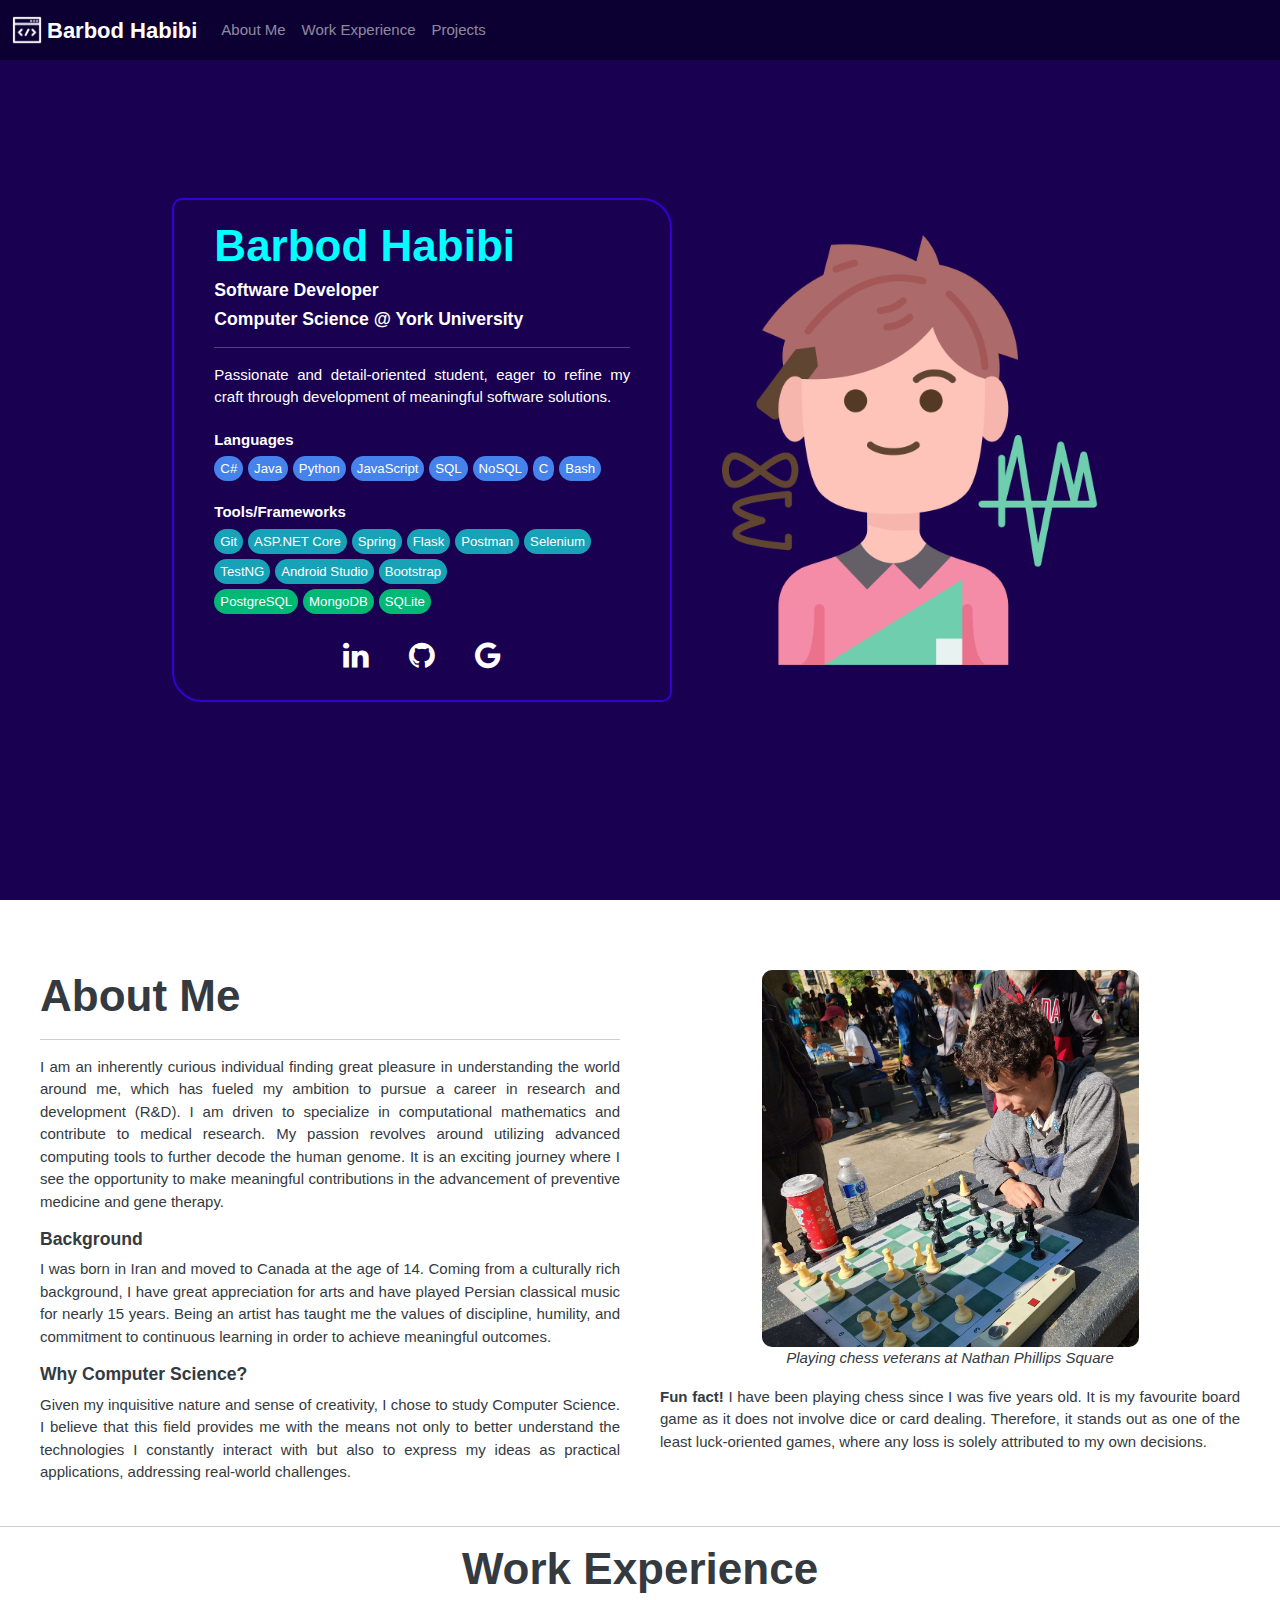
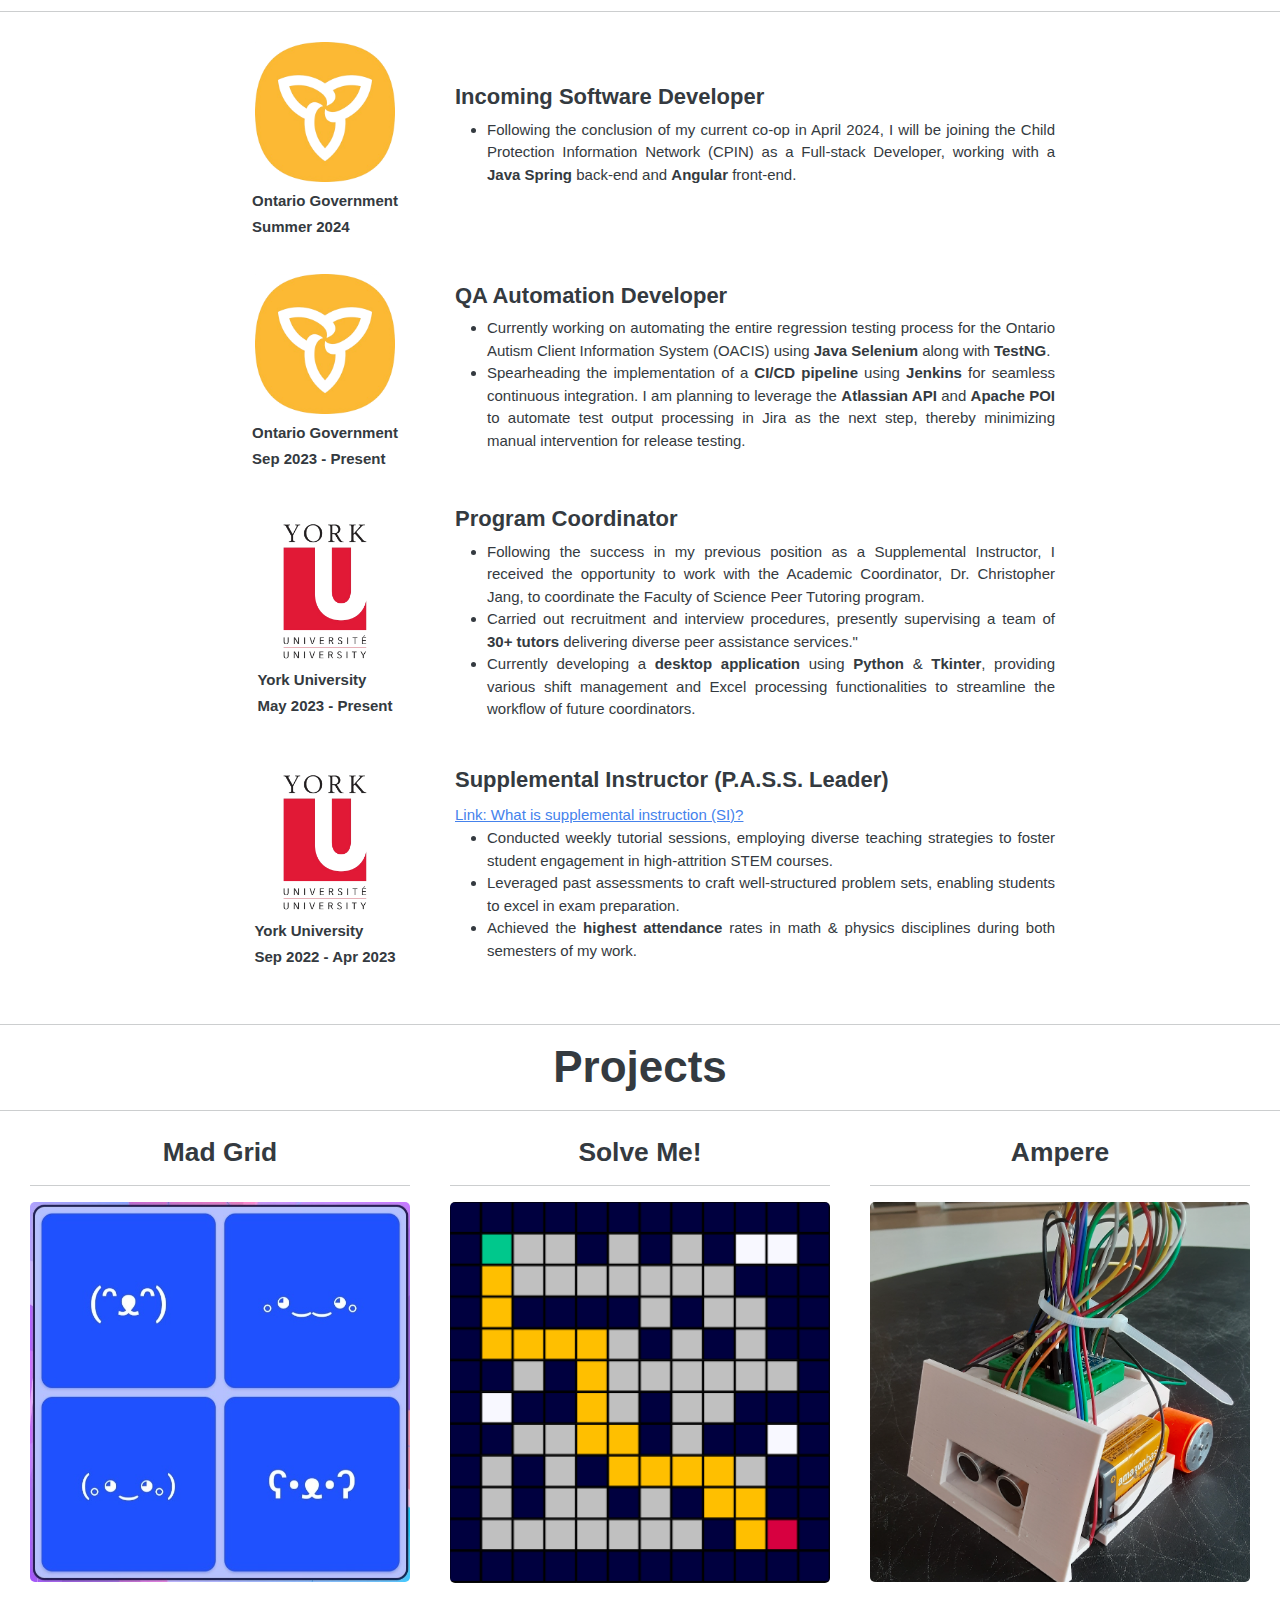
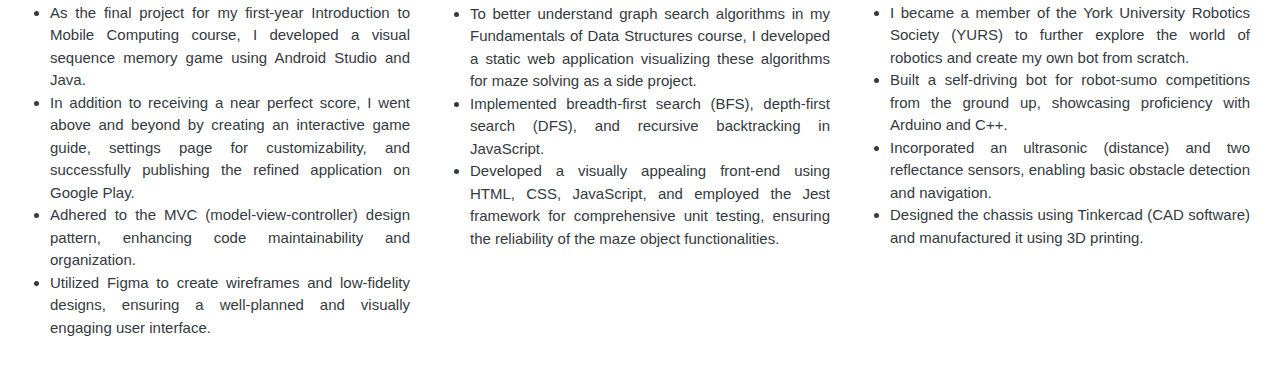
==== commit a97f06ed: "Fixed navbar positioning + added JS highlighting nav links" ====
--- a/index.html
+++ b/index.html
@@ -32,13 +32,13 @@
       <div class="collapse navbar-collapse" id="navbarColor01">
         <ul class="navbar-nav me-auto">
           <li class="nav-item">
-            <a class="nav-link active" href="#section-intro">Introduction</a>
-          </li>
-          <li class="nav-item">
             <a class="nav-link" href="#section-about">About Me</a>
           </li>
           <li class="nav-item">
             <a class="nav-link" href="#section-experience">Work Experience</a>
+          </li>
+          <li class="nav-item">
+            <a class="nav-link" href="#section-projects">Projects</a>
           </li>
         </ul>
       </div>
@@ -93,13 +93,13 @@
     </div>
   </div>
 
-  <div class="container-f2" id="section-about">
+  <div class="section-container container-f2" id="section-about">
     <div class="container-f2-col">
       <h1>About Me</h1>
       <hr>
 
       <p>
-        I am an inherently curious individual finding great pleasure in understanding the world around me, which has fueled my ambition to pursue a career in research and development (R&D). I am driven to specialize in computational mathematics and contribute to medical research. My passion revolves around utilizing advanced computing tools to decode genetics, aiming to advance our understanding in this field. It is an exciting journey where I see the opportunity to make meaningful contributions in the advancement of preventive medicine and gene therapy.
+        I am an inherently curious individual finding great pleasure in understanding the world around me, which has fueled my ambition to pursue a career in research and development (R&D). I am driven to specialize in computational mathematics and contribute to medical research. My passion revolves around utilizing advanced computing tools to further decode the human genome. It is an exciting journey where I see the opportunity to make meaningful contributions in the advancement of preventive medicine and gene therapy.
       </p>
 
       <h6>Background</h6>
@@ -126,7 +126,7 @@
     </div>
   </div>
 
-  <div id="section-experience">
+  <div class="section-container" id="section-experience">
     <hr>
     <h1 class="center-text">Work Experience</h1>
     <hr>
@@ -219,7 +219,7 @@
     </div>
   </div>
 
-  <div id="section-projects">
+  <div class="section-container" id="section-projects">
     <hr>
     <h1 class="center-text">Projects</h1>
     <hr>
@@ -232,11 +232,18 @@
           <img src="/res/project-mad-grid.jpeg">
         </div>
         <ul>
-          <li>As the final project for my Introduction to Mobile Computing</li>
-          
-          <li>Developed a visual sequence memory game using <strong>Android Studio</strong> and <strong>Java</strong>, which has been published on <strong>Google Play</strong>.</li>
-          <li>Adhered to the <strong>MVC</strong> (model-view-controller) design pattern, enhancing code maintainability and organization.</li>
-          <li>Utilized <strong>Figma</strong> to create wireframes and low-fidelity designs, ensuring a well-planned and visually engaging user interface.</li>
+          <li>
+            As the final project for my first-year Introduction to Mobile Computing course, I developed a visual sequence memory game using Android Studio and Java.
+          </li>
+          <li>
+            In addition to receiving a near perfect score, I went above and beyond by creating an interactive game guide, settings page for customizability, and successfully publishing the refined application on Google Play.
+          </li>
+          <li>
+            Adhered to the MVC (model-view-controller) design pattern, enhancing code maintainability and organization.
+          </li>
+          <li>
+            Utilized Figma to create wireframes and low-fidelity designs, ensuring a well-planned and visually engaging user interface.
+          </li>
         </ul>
       </div>
       <div class="container-f2-col project">
@@ -246,9 +253,15 @@
           <img src="/res/project-solve-me.png">
         </div>
         <ul>
-          <li>Created a web application implementing and visualizing various <strong>graph search algorithms</strong>: BFS, DFS, and recursive backtracking.</li>
-          <li>Utilized asynchronous <strong>JavaScript</strong> functions in conjunction with the <strong>MutationObserver API</strong> to handle smooth maze animations, in addition to generating an algorithm performance chart using <strong>D3.js</strong>.</li>
-          <li>Employed the <strong>Jest</strong> framework for comprehensive unit testing, ensuring the reliability of the Maze object functionalities.</li>
+          <li>
+            To better understand graph search algorithms in my Fundamentals of Data Structures course, I developed a static web application visualizing these algorithms for maze solving as a side project.
+          </li>
+          <li>
+            Implemented breadth-first search (BFS), depth-first search (DFS), and recursive backtracking in JavaScript.
+          </li>
+          <li>
+            Developed a visually appealing front-end using HTML, CSS, JavaScript, and employed the Jest framework for comprehensive unit testing, ensuring the reliability of the maze object functionalities.
+          </li>
         </ul>
       </div>
       <div class="container-f2-col project">
@@ -258,9 +271,18 @@
           <img src="/res/project-ampere.png">
         </div>
         <ul>
-          <li>Built a self-driving bot for robot-sumo competitions from the ground up, showcasing proficiency with <strong>Arduino</strong> and <strong>C++</strong>.</li>
-          <li>Incorporated an ultrasonic (distance) and two reflectance sensors, enabling basic obstacle detection and navigation.</li>
-          <li>Designed the chassis using <strong>Tinkercad</strong> (CAD software) and manufactured it using 3D printing.</li>
+          <li>
+            I became a member of the York University Robotics Society (YURS) to further explore the world of robotics and create my own bot from scratch.
+          </li>
+          <li>
+            Built a self-driving bot for robot-sumo competitions from the ground up, showcasing proficiency with Arduino and C++.
+          </li>
+          <li>
+            Incorporated an ultrasonic (distance) and two reflectance sensors, enabling basic obstacle detection and navigation.
+          </li>
+          <li>
+            Designed the chassis using Tinkercad (CAD software) and manufactured it using 3D printing.
+          </li>
         </ul>
       </div>
     </div>
--- a/css/styles.css
+++ b/css/styles.css
@@ -6,6 +6,7 @@
   --color-main-5: #7b3b3b;
   --default-padding: 20px;
   --default-flex-gap: 20px;
+  --navbar-height: 60px;
 }
 
 p,
@@ -16,7 +17,16 @@
 }
 
 .navbar {
+  position: fixed;
+  height: var(--navbar-height);
+  top: 0;
+  width: 100%;
   background-color: var(--color-main-1) !important;
+}
+
+.section-container {
+  padding-top: var(--navbar-height) !important;
+  margin-bottom: calc(-1 * var(--navbar-height));
 }
 
 .navbar-container-logo {
@@ -39,7 +49,8 @@
   justify-content: center;
   height: fit-content;
   gap: var(--default-flex-gap);
-  padding: var(--default-padding);
+  padding-left: var(--default-padding);
+  padding-right: var(--default-padding);
 }
 
 .center-children {
--- a/css/intro.css
+++ b/css/intro.css
@@ -3,7 +3,7 @@
   align-items: center;
   justify-content: center;
   background-color: var(--color-main-2);
-  height: 95vh;
+  height: 100vh;
 }
 
 .intro-container-col {
--- a/css/about.css
+++ b/css/about.css
@@ -6,6 +6,5 @@
 .container-about-image img {
   text-align: cetner;
   width: 65%;
-  border-radius: 20px;
-  margin-top: 10px;
+  border-radius: 10px;
 }
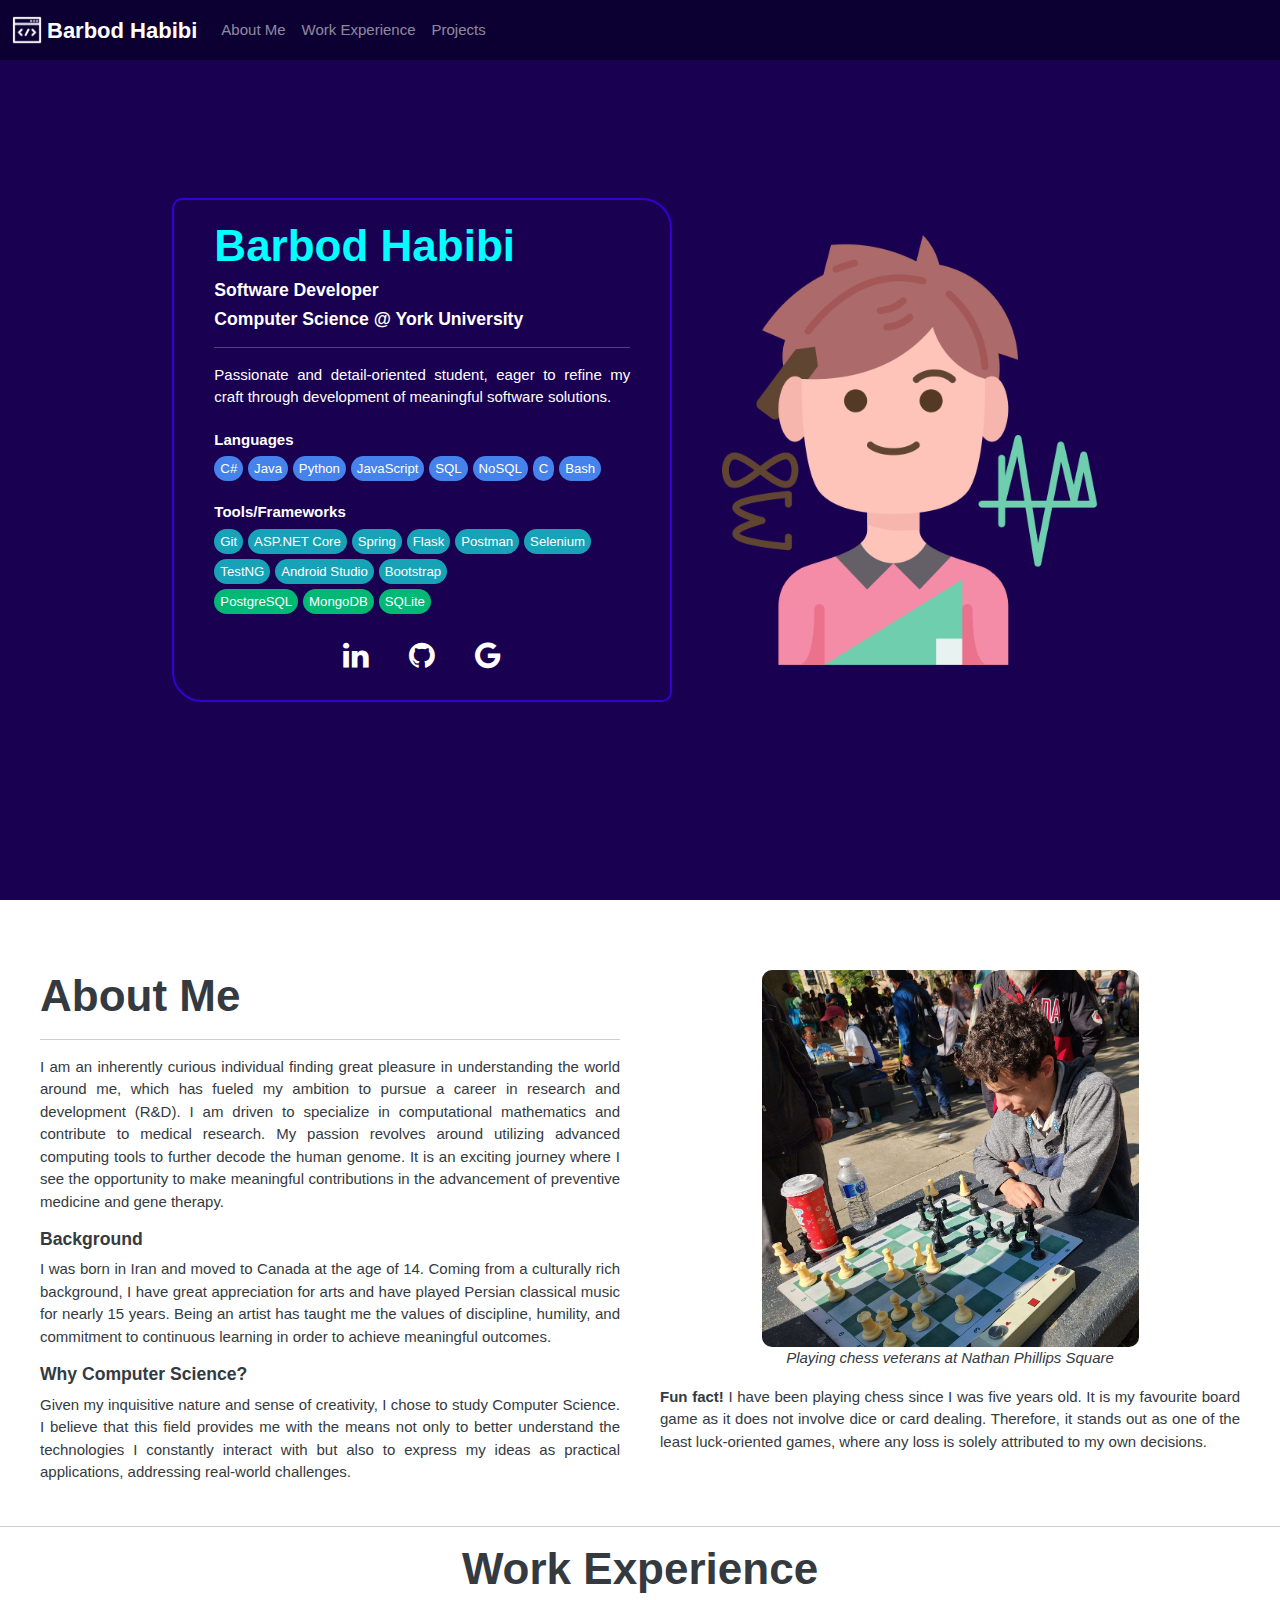
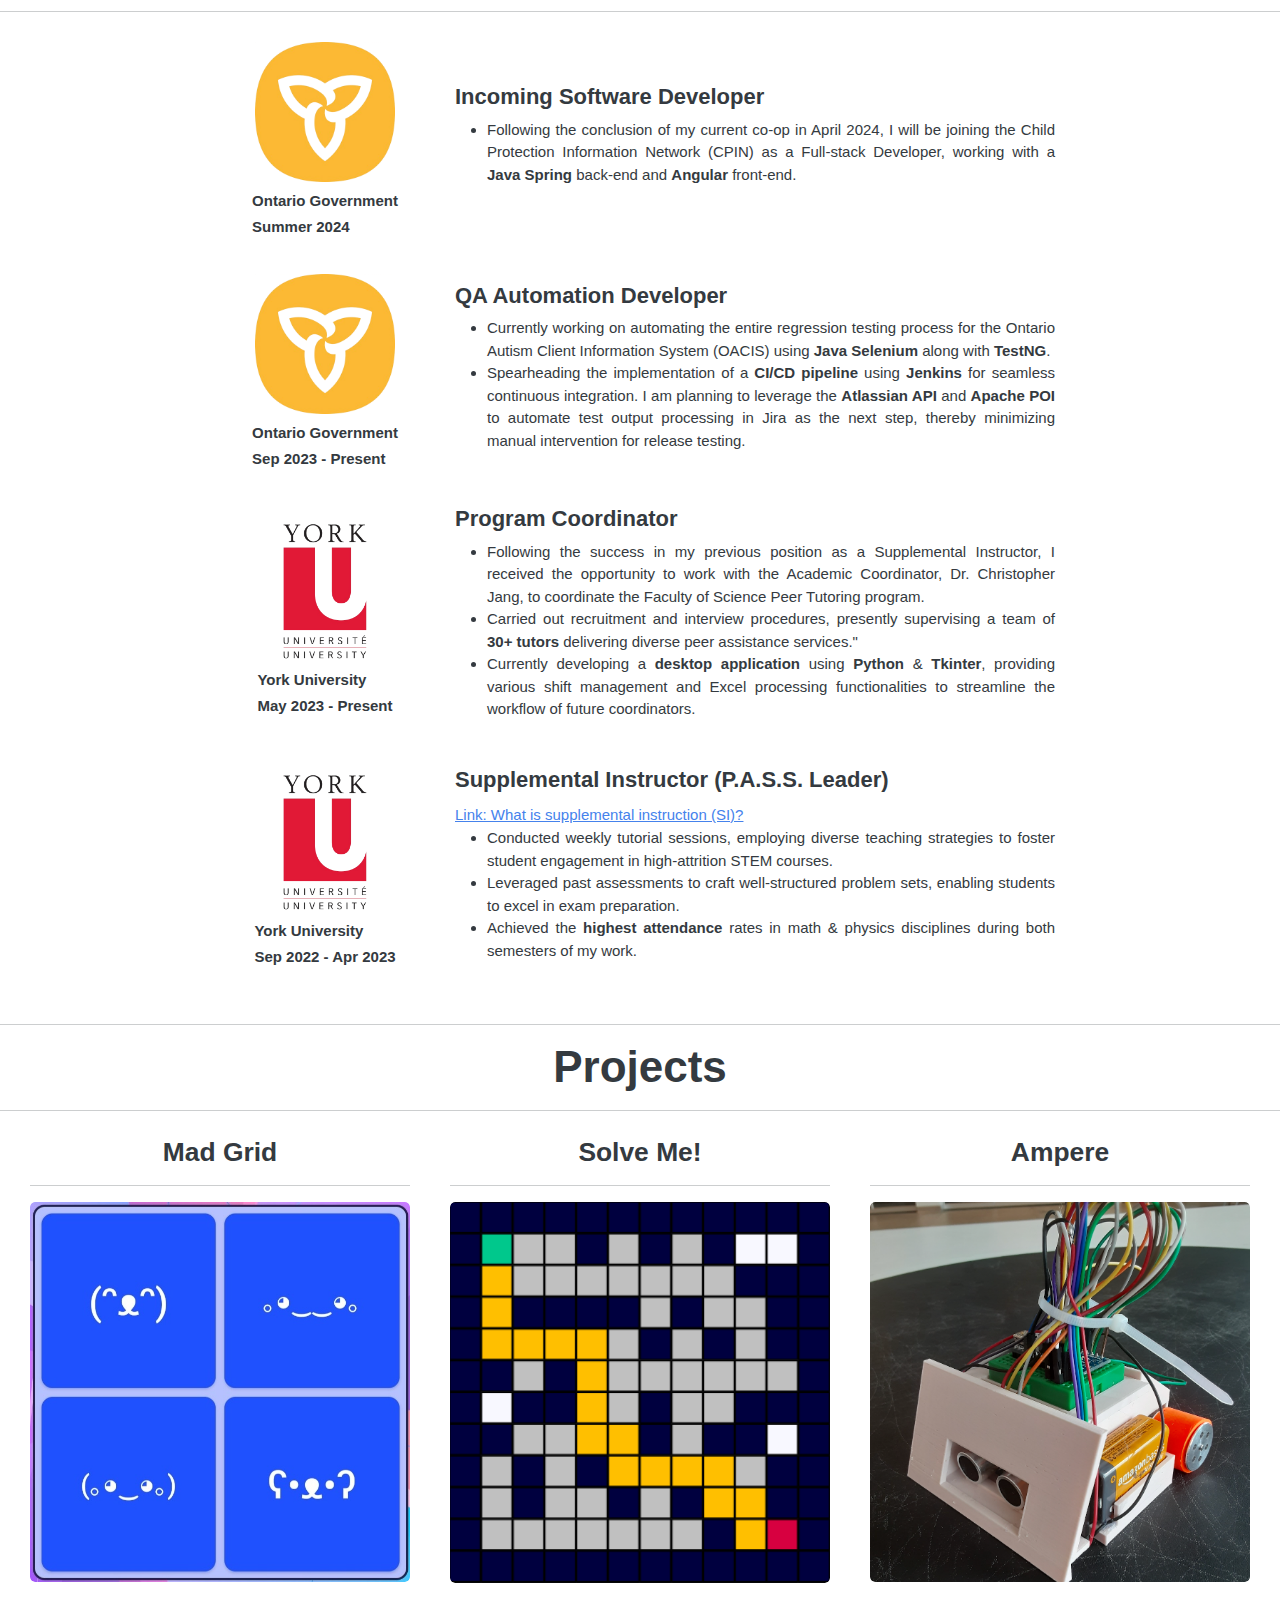
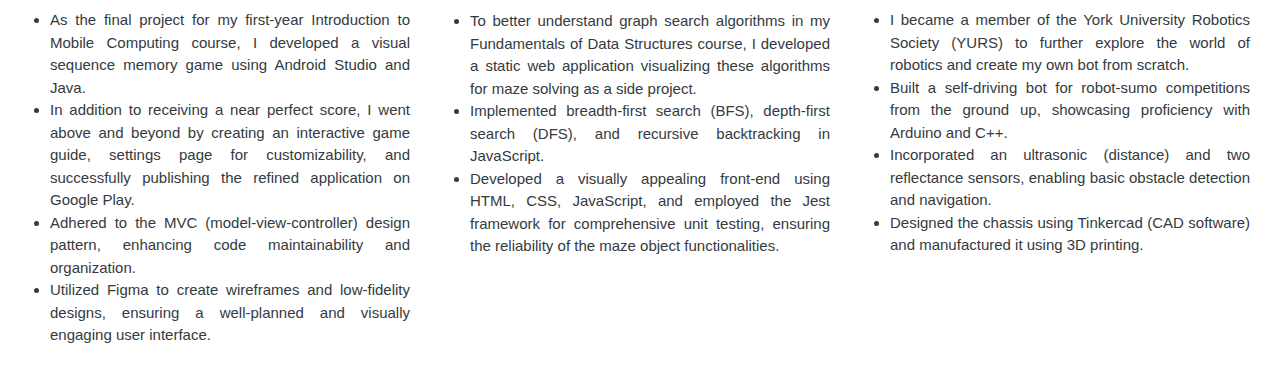
==== commit 89953094: "Added links to project images" ====
--- a/index.html
+++ b/index.html
@@ -225,11 +225,16 @@
     <hr>
 
     <div class="container-f2">
-      <div class="container-f2-col project">
+      <div class="container-f2-col">
         <h4 class="center-text">Mad Grid</h4>
         <hr>
-        <div class="center-children">
-          <img src="/res/project-mad-grid.jpeg">
+        <div class="center-children image-container">
+          <a href="https://github.com/BarbodH/mad-grid" target="_blank" class="project-link">
+            <img src="/res/project-mad-grid.jpeg" class="project-image">
+            <div class="overlay">
+              <p class="overlay-text">View Project</p>
+            </div>
+          </a>
         </div>
         <ul>
           <li>
@@ -246,11 +251,16 @@
           </li>
         </ul>
       </div>
-      <div class="container-f2-col project">
+      <div class="container-f2-col">
         <h4 class="center-text">Solve Me!</h4>
         <hr>
-        <div class="center-children">
-          <img src="/res/project-solve-me.png">
+        <div class="center-children image-container">
+          <a href="https://github.com/BarbodH/solve-me" target="_blank" class="project-link">
+            <img src="/res/project-solve-me.png" class="project-image">
+            <div class="overlay">
+              <p class="overlay-text">View Project</p>
+            </div>
+          </a>
         </div>
         <ul>
           <li>
@@ -264,11 +274,16 @@
           </li>
         </ul>
       </div>
-      <div class="container-f2-col project">
+      <div class="container-f2-col">
         <h4 class="center-text">Ampere</h4>
         <hr>
-        <div class="center-children">
-          <img src="/res/project-ampere.png">
+        <div class="center-children image-container">
+          <a href="https://github.com/BarbodH/ampere" target="_blank" class="project-link">
+            <img src="/res/project-ampere.png" class="project-image">
+            <div class="overlay">
+              <p class="overlay-text">View Project</p>
+            </div>
+          </a>
         </div>
         <ul>
           <li>
--- a/css/styles.css
+++ b/css/styles.css
@@ -22,6 +22,7 @@
   top: 0;
   width: 100%;
   background-color: var(--color-main-1) !important;
+  z-index: 999;
 }
 
 .section-container {
--- a/css/projects.css
+++ b/css/projects.css
@@ -2,7 +2,61 @@
   padding: var(--default-padding) 0px 0px var(--default-padding);
 }
 
-#section-projects img {
+#section-projects .image-container {
+  position: relative;
+  display: inline-block;
+  overflow: hidden;
+  border-radius: 5px;
+}
+
+#section-projects .project-link {
+  display: block;
+  position: relative;
+}
+
+#section-projects .project-image {
+  display: block;
   width: 100%;
+  height: auto;
+  transition: opacity 0.3s ease-in-out;
   border-radius: 5px;
+}
+
+#section-projects .overlay {
+  position: absolute;
+  top: 0;
+  left: 0;
+  width: 100%;
+  height: 100%;
+  background-color: rgba(0, 0, 0, 0.5);
+  display: flex;
+  justify-content: center;
+  align-items: center;
+  opacity: 0;
+  transition: opacity 0.3s ease-in-out;
+  border-radius: 5px;
+}
+
+#section-projects .overlay-text {
+  color: #fff;
+  text-decoration: none;
+  font-size: 24px;
+  font-weight: bold;
+  text-align: center;
+  opacity: 0;
+  transition: opacity 0.3s ease-in-out;
+}
+
+#section-projects .image-container:hover .project-image {
+  opacity: 0.7;
+  border-radius: 5px;
+}
+
+#section-projects .image-container:hover .overlay {
+  opacity: 1;
+  border-radius: 5px;
+}
+
+#section-projects .image-container:hover .overlay-text {
+  opacity: 1;
 }